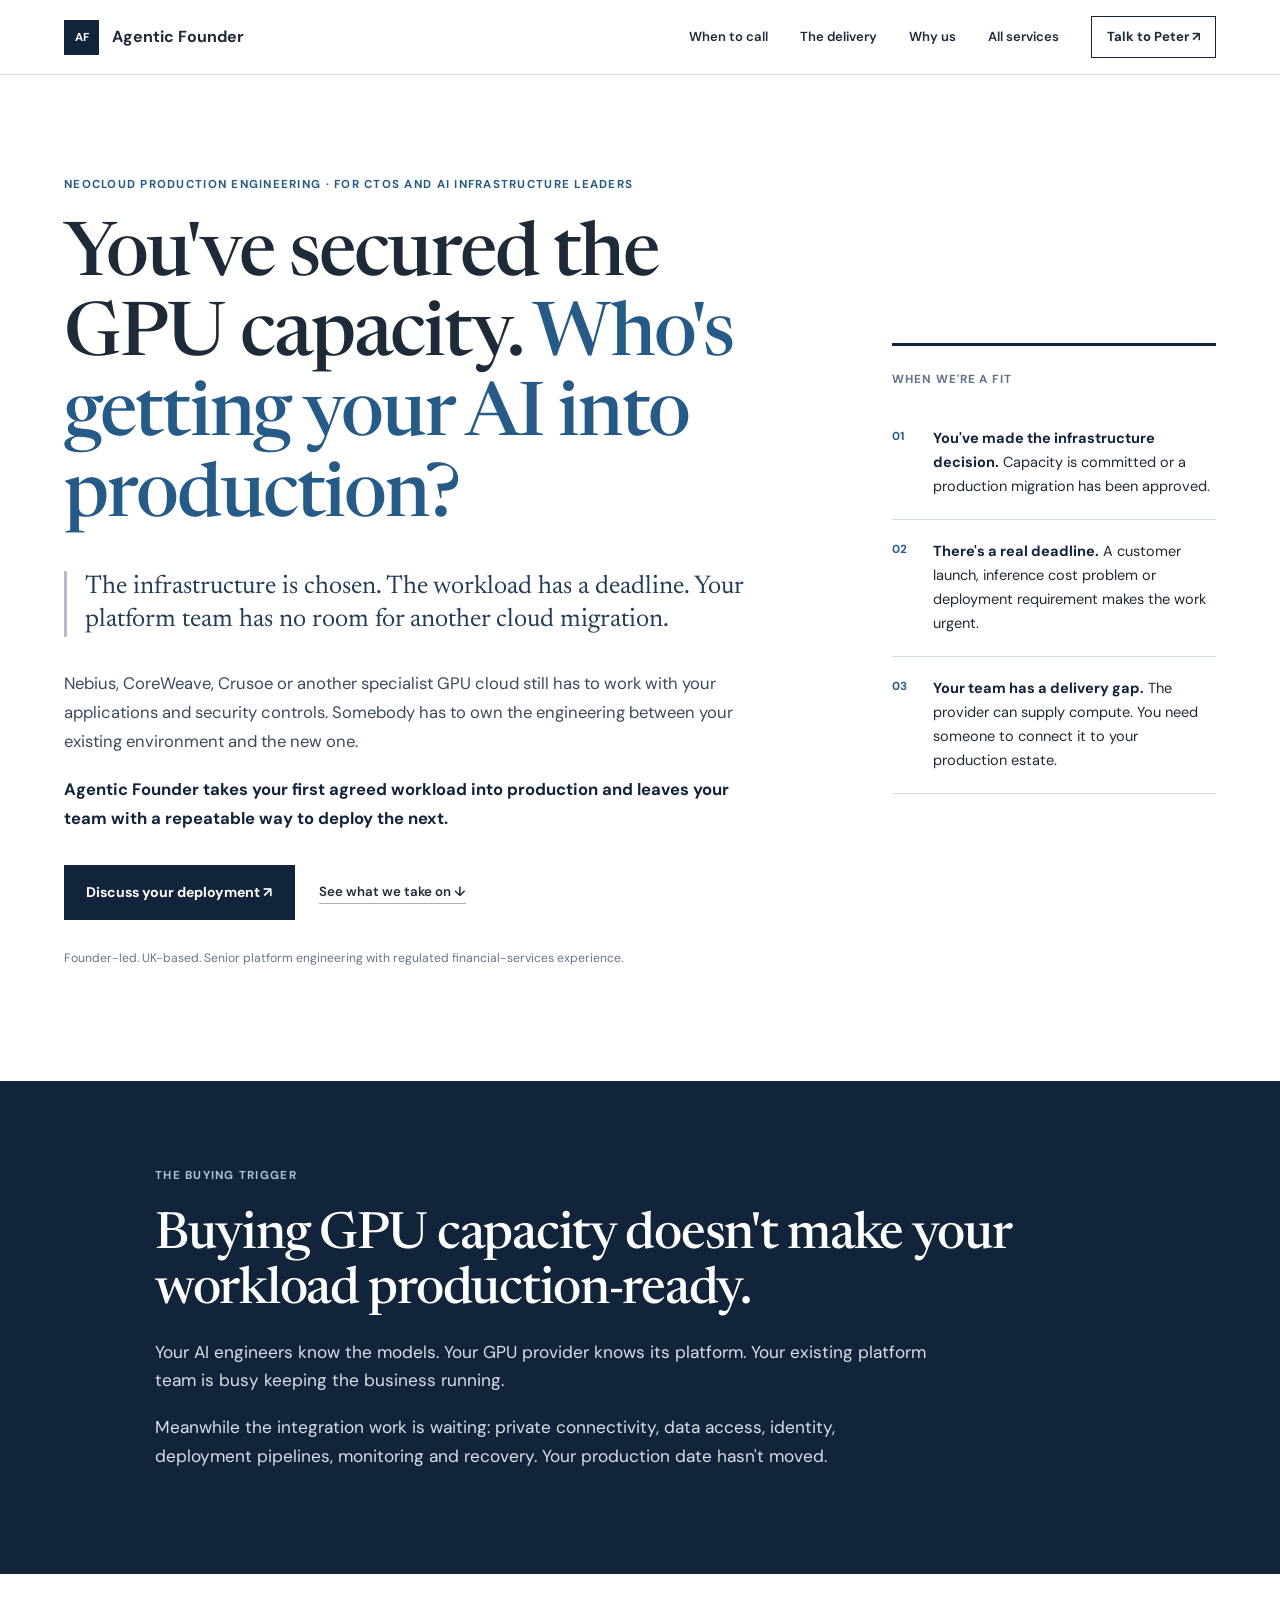
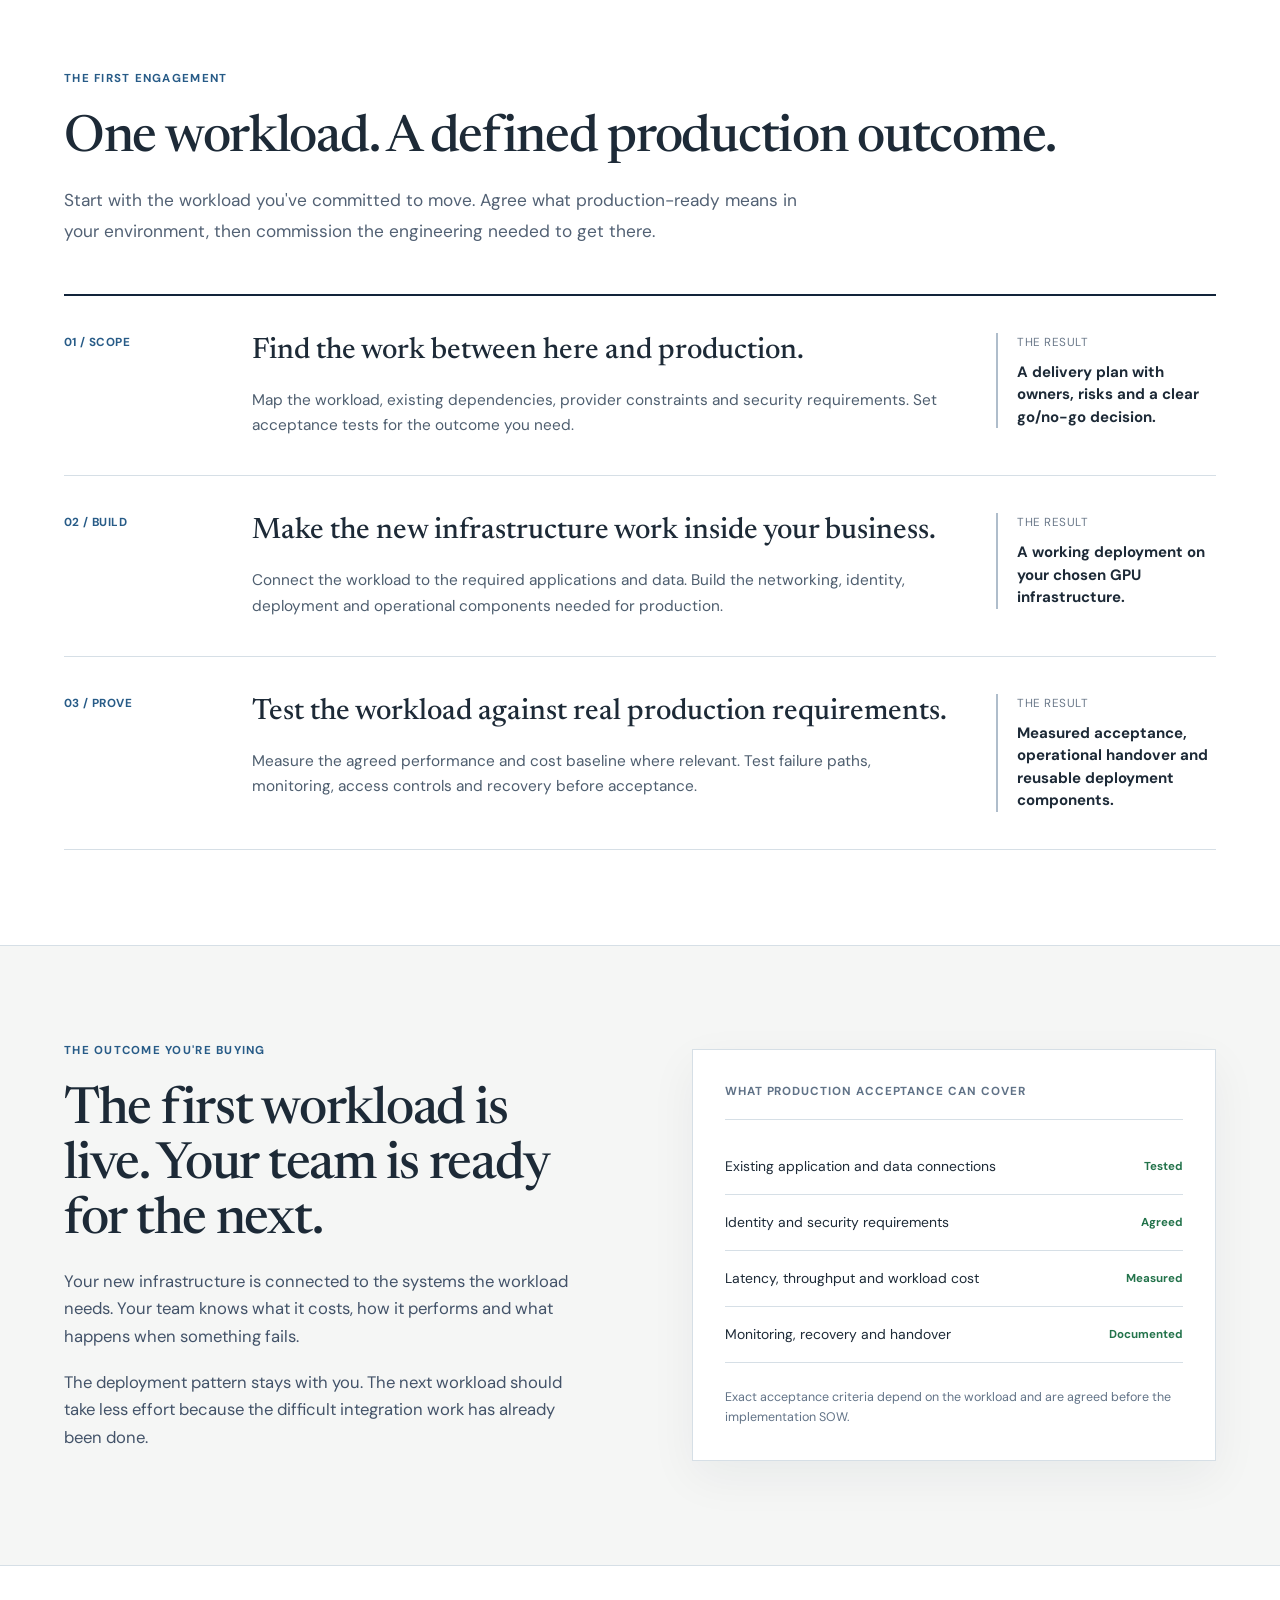
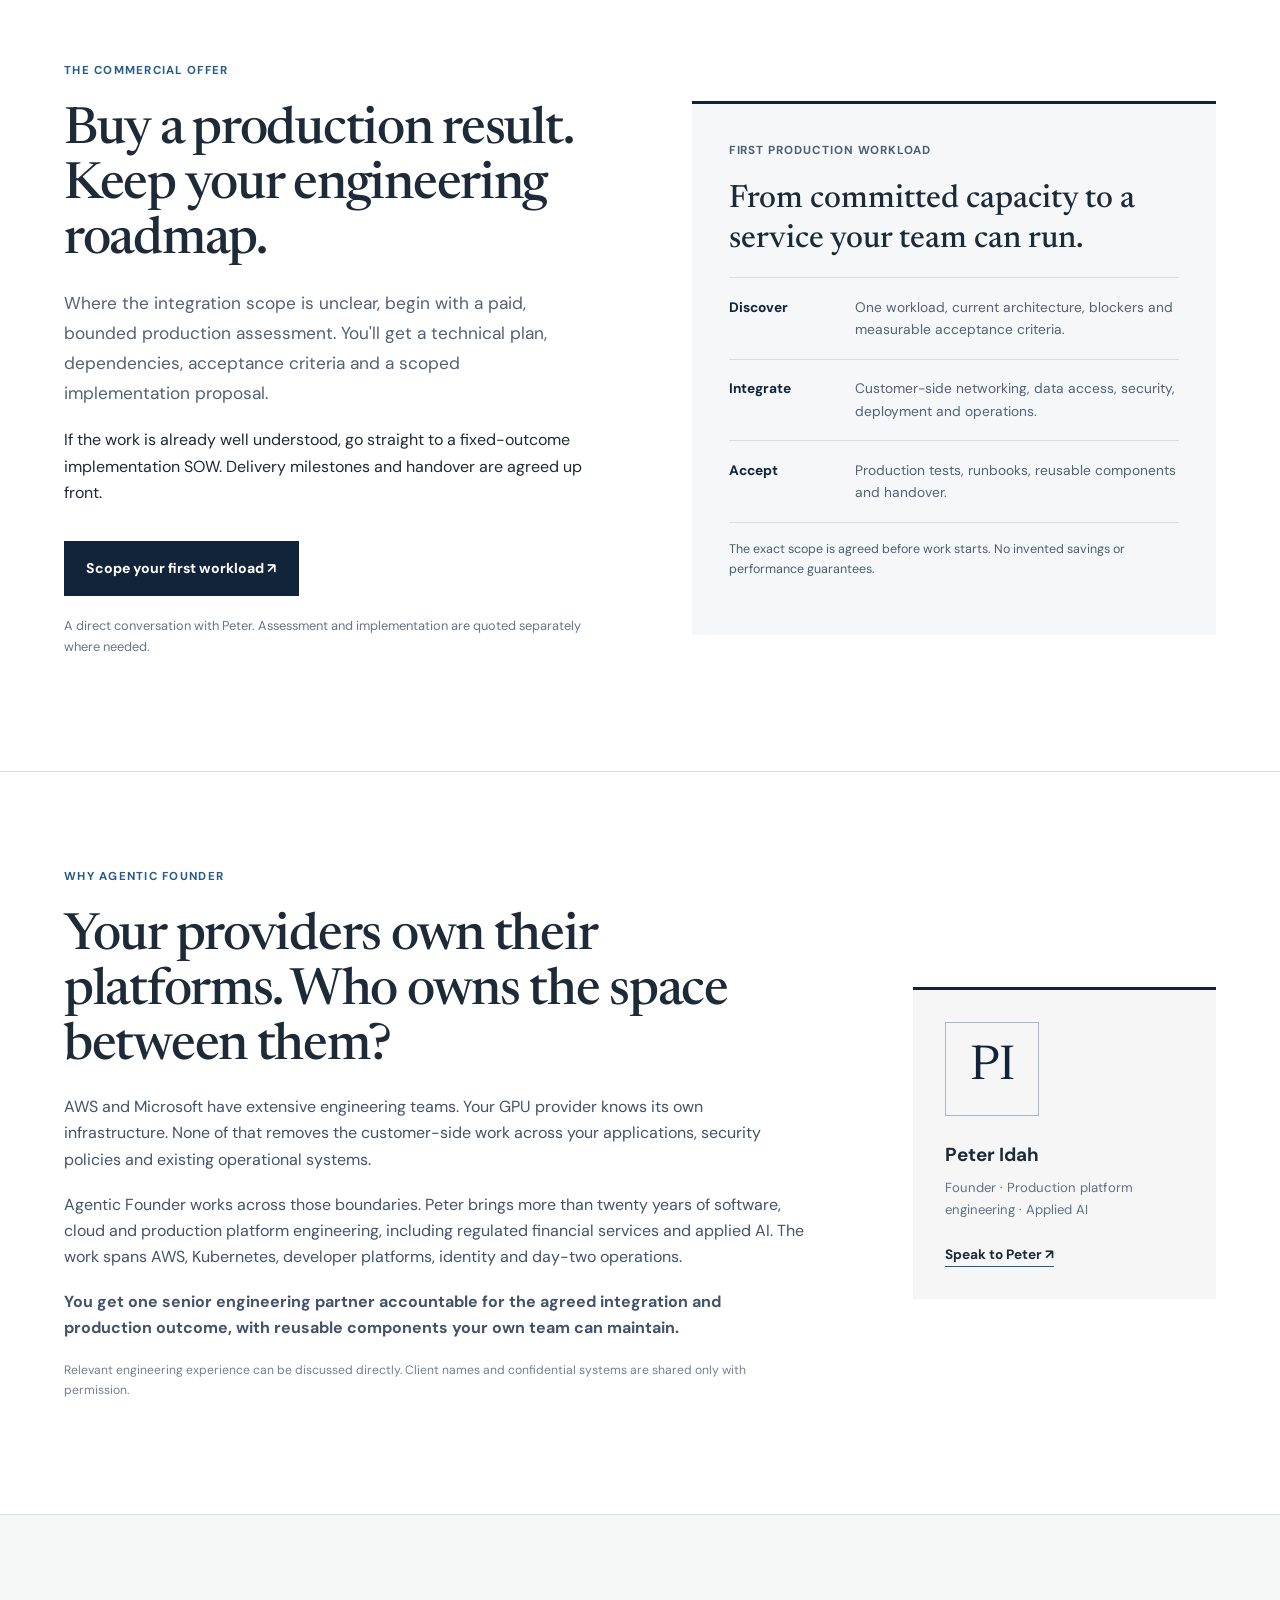
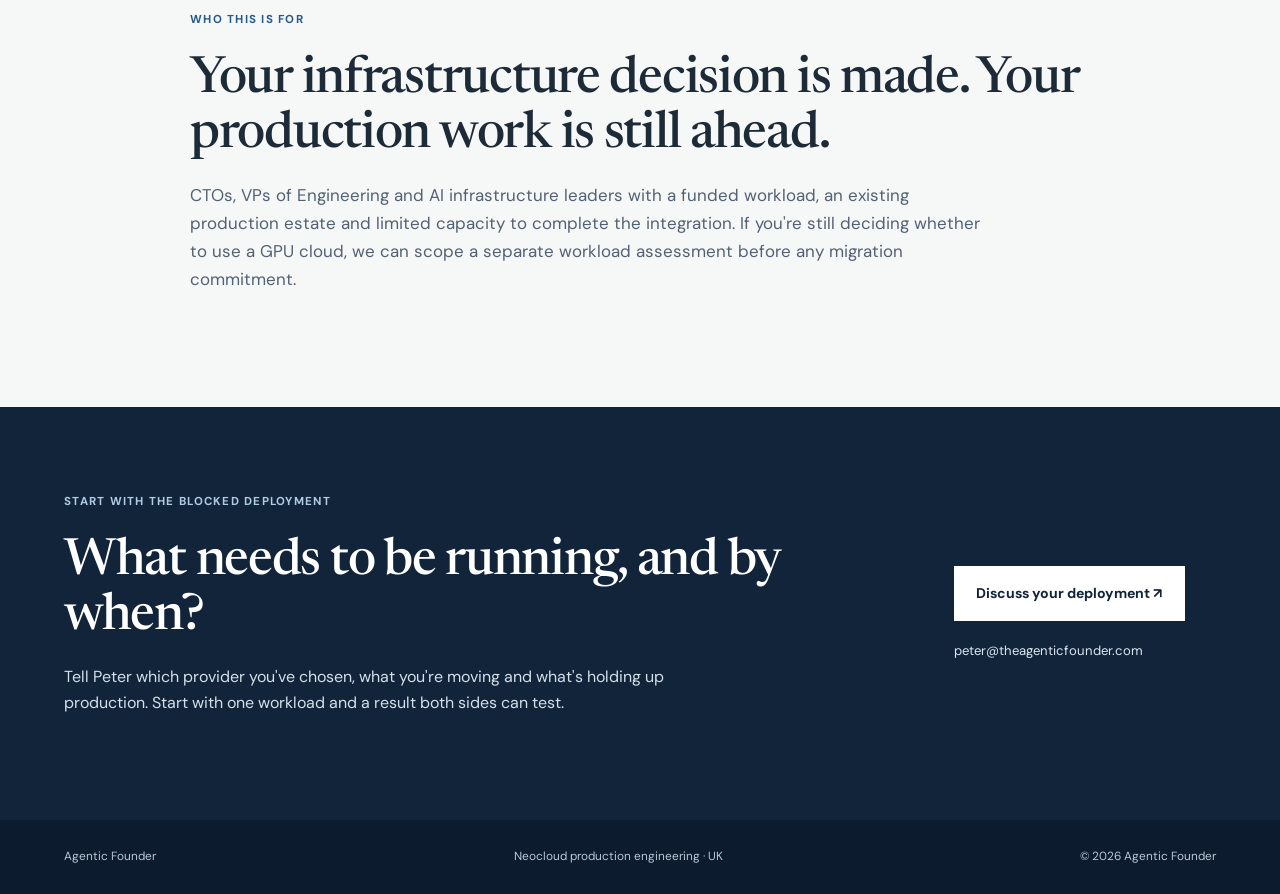
==== neocloud/index.html @ c815a77c "Add enterprise neocloud production engineering landing page" ====
<!doctype html>
<html lang="en-GB">
<head>
<meta charset="utf-8"><meta name="viewport" content="width=device-width,initial-scale=1">
<title>Neocloud Production Engineering | Agentic Founder</title>
<meta name="description" content="Selected Nebius, CoreWeave, Crusoe or another GPU cloud? Agentic Founder gets your first workload into production, integrated with your existing systems and ready for your team to operate.">
<meta name="theme-color" content="#102236">
<link rel="canonical" href="https://theagenticfounder.com/neocloud/">
<link rel="preconnect" href="https://fonts.googleapis.com"><link rel="preconnect" href="https://fonts.gstatic.com" crossorigin>
<link href="https://fonts.googleapis.com/css2?family=DM+Sans:wght@400;500;600;700&family=Newsreader:opsz,wght@6..72,450;6..72,550&display=swap" rel="stylesheet">
<link rel="stylesheet" href="../style.css">
<script type="application/ld+json">{"@context":"https://schema.org","@type":"Service","name":"Neocloud production engineering","provider":{"@type":"ProfessionalService","name":"Agentic Founder","url":"https://theagenticfounder.com/"},"areaServed":"United Kingdom","serviceType":"GPU cloud integration and production workload deployment"}</script>
</head>
<body>
<a class="skip" href="#main">Skip to content</a>
<nav class="nav" id="nav"><div class="wrap nav-inner">
<a class="brand" href="/"><span class="brand-mark">AF</span>Agentic Founder</a>
<div class="nav-links"><a href="#when">When to call</a><a href="#delivery">The delivery</a><a href="#why">Why us</a><a href="/">All services</a></div>
<a class="nav-cta" href="mailto:peter@theagenticfounder.com?subject=Neocloud%20production%20deployment">Talk to Peter ↗</a>
<button class="nav-toggle" aria-label="Open menu" aria-expanded="false"><span></span><span></span><span></span></button></div>
<div class="nav-mobile"><a href="#when">When to call</a><a href="#delivery">The delivery</a><a href="#why">Why us</a><a href="/">All services</a><a href="mailto:peter@theagenticfounder.com?subject=Neocloud%20production%20deployment">Talk to Peter</a></div></nav>
<main id="main">
<section class="hero"><div class="wrap hero-layout"><div class="hero-copy">
<p class="eyebrow">Neocloud production engineering · For CTOs and AI infrastructure leaders</p>
<h1>You've secured the GPU capacity. <em>Who's getting your AI into production?</em></h1>
<p class="hero-quote">The infrastructure is chosen. The workload has a deadline. Your platform team has no room for another cloud migration.</p>
<p class="lead">Nebius, CoreWeave, Crusoe or another specialist GPU cloud still has to work with your applications and security controls. Somebody has to own the engineering between your existing environment and the new one.</p>
<p class="lead"><strong>Agentic Founder takes your first agreed workload into production and leaves your team with a repeatable way to deploy the next.</strong></p>
<div class="actions"><a class="button" href="mailto:peter@theagenticfounder.com?subject=Our%20neocloud%20production%20deployment&body=Selected%20provider%3A%0D%0A%0D%0AWorkload%20and%20current%20environment%3A%0D%0A%0D%0AProduction%20deadline%3A%0D%0A%0D%0AWhat%20is%20blocking%20delivery%3A%0D%0A">Discuss your deployment ↗</a><a class="text-link" href="#delivery">See what we take on ↓</a></div>
<p class="hero-note">Founder-led. UK-based. Senior platform engineering with regulated financial-services experience.</p>
</div><aside class="hero-proof"><p class="proof-label">When we're a fit</p>
<div class="proof-item"><span>01</span><p><strong>You've made the infrastructure decision.</strong> Capacity is committed or a production migration has been approved.</p></div>
<div class="proof-item"><span>02</span><p><strong>There's a real deadline.</strong> A customer launch, inference cost problem or deployment requirement makes the work urgent.</p></div>
<div class="proof-item"><span>03</span><p><strong>Your team has a delivery gap.</strong> The provider can supply compute. You need someone to connect it to your production estate.</p></div>
</aside></div></section>
<section class="trigger" id="when"><div class="wrap trigger-inner"><p class="eyebrow">The buying trigger</p>
<h2>Buying GPU capacity doesn't make your workload production-ready.</h2>
<p>Your AI engineers know the models. Your GPU provider knows its platform. Your existing platform team is busy keeping the business running.</p>
<p>Meanwhile the integration work is waiting: private connectivity, data access, identity, deployment pipelines, monitoring and recovery. Your production date hasn't moved.</p>
</div></section>
<section class="section work" id="delivery"><div class="wrap"><p class="eyebrow">The first engagement</p><h2>One workload. A defined production outcome.</h2>
<p class="section-lead">Start with the workload you've committed to move. Agree what production-ready means in your environment, then commission the engineering needed to get there.</p>
<div class="work-list">
<article class="work-item"><div class="work-number">01 / Scope</div><div><h3>Find the work between here and production.</h3><p>Map the workload, existing dependencies, provider constraints and security requirements. Set acceptance tests for the outcome you need.</p></div><div class="work-outcome">The result<strong>A delivery plan with owners, risks and a clear go/no-go decision.</strong></div></article>
<article class="work-item"><div class="work-number">02 / Build</div><div><h3>Make the new infrastructure work inside your business.</h3><p>Connect the workload to the required applications and data. Build the networking, identity, deployment and operational components needed for production.</p></div><div class="work-outcome">The result<strong>A working deployment on your chosen GPU infrastructure.</strong></div></article>
<article class="work-item"><div class="work-number">03 / Prove</div><div><h3>Test the workload against real production requirements.</h3><p>Measure the agreed performance and cost baseline where relevant. Test failure paths, monitoring, access controls and recovery before acceptance.</p></div><div class="work-outcome">The result<strong>Measured acceptance, operational handover and reusable deployment components.</strong></div></article>
</div></div></section>
<section class="section boundary"><div class="wrap boundary-layout"><div>
<p class="eyebrow">The outcome you're buying</p><h2>The first workload is live. Your team is ready for the next.</h2>
<p>Your new infrastructure is connected to the systems the workload needs. Your team knows what it costs, how it performs and what happens when something fails.</p>
<p>The deployment pattern stays with you. The next workload should take less effort because the difficult integration work has already been done.</p>
</div><div class="boundary-panel"><p class="panel-label">What production acceptance can cover</p>
<div class="permission"><span>Existing application and data connections</span><strong class="allowed">Tested</strong></div>
<div class="permission"><span>Identity and security requirements</span><strong class="allowed">Agreed</strong></div>
<div class="permission"><span>Latency, throughput and workload cost</span><strong class="allowed">Measured</strong></div>
<div class="permission"><span>Monitoring, recovery and handover</span><strong class="allowed">Documented</strong></div>
<p class="panel-foot">Exact acceptance criteria depend on the workload and are agreed before the implementation SOW.</p></div></div></section>
<section class="section offer" id="offer"><div class="wrap offer-layout"><div><p class="eyebrow">The commercial offer</p>
<h2>Buy a production result. Keep your engineering roadmap.</h2>
<p class="section-lead">Where the integration scope is unclear, begin with a paid, bounded production assessment. You'll get a technical plan, dependencies, acceptance criteria and a scoped implementation proposal.</p>
<p>If the work is already well understood, go straight to a fixed-outcome implementation SOW. Delivery milestones and handover are agreed up front.</p>
<a class="button" href="mailto:peter@theagenticfounder.com?subject=Scope%20our%20first%20neocloud%20workload&body=Provider%3A%0D%0A%0D%0AWorkload%3A%0D%0A%0D%0ACurrent%20stack%3A%0D%0A%0D%0ADelivery%20date%3A%0D%0A">Scope your first workload ↗</a>
<p class="offer-small">A direct conversation with Peter. Assessment and implementation are quoted separately where needed.</p>
</div><div class="offer-sheet"><p class="sheet-label">First production workload</p><h3>From committed capacity to a service your team can run.</h3>
<div class="sheet-row"><strong>Discover</strong><span>One workload, current architecture, blockers and measurable acceptance criteria.</span></div>
<div class="sheet-row"><strong>Integrate</strong><span>Customer-side networking, data access, security, deployment and operations.</span></div>
<div class="sheet-row"><strong>Accept</strong><span>Production tests, runbooks, reusable components and handover.</span></div>
<p class="sheet-foot">The exact scope is agreed before work starts. No invented savings or performance guarantees.</p></div></div></section>
<section class="section founder" id="why"><div class="wrap founder-layout"><div>
<p class="eyebrow">Why Agentic Founder</p><h2>Your providers own their platforms. Who owns the space between them?</h2>
<p>AWS and Microsoft have extensive engineering teams. Your GPU provider knows its own infrastructure. None of that removes the customer-side work across your applications, security policies and existing operational systems.</p>
<p>Agentic Founder works across those boundaries. Peter brings more than twenty years of software, cloud and production platform engineering, including regulated financial services and applied AI. The work spans AWS, Kubernetes, developer platforms, identity and day-two operations.</p>
<p><strong>You get one senior engineering partner accountable for the agreed integration and production outcome, with reusable components your own team can maintain.</strong></p>
<p class="confidential">Relevant engineering experience can be discussed directly. Client names and confidential systems are shared only with permission.</p>
</div><aside class="founder-signature"><span class="monogram">PI</span><strong>Peter Idah</strong><span>Founder · Production platform engineering · Applied AI</span><a href="mailto:peter@theagenticfounder.com?subject=Neocloud%20deployment">Speak to Peter ↗</a></aside></div></section>
<section class="section fit"><div class="wrap fit-inner"><p class="eyebrow">Who this is for</p><h2>Your infrastructure decision is made. Your production work is still ahead.</h2>
<p>CTOs, VPs of Engineering and AI infrastructure leaders with a funded workload, an existing production estate and limited capacity to complete the integration. If you're still deciding whether to use a GPU cloud, we can scope a separate workload assessment before any migration commitment.</p></div></section>
<section class="contact" id="contact"><div class="wrap contact-layout"><div><p class="eyebrow">Start with the blocked deployment</p>
<h2>What needs to be running, and by when?</h2><p>Tell Peter which provider you've chosen, what you're moving and what's holding up production. Start with one workload and a result both sides can test.</p>
</div><div class="contact-action"><a class="button button-light" href="mailto:peter@theagenticfounder.com?subject=Neocloud%20production%20deployment&body=Provider%3A%0D%0A%0D%0AWorkload%3A%0D%0A%0D%0ADeadline%3A%0D%0A%0D%0ABlockers%3A%0D%0A">Discuss your deployment ↗</a><a class="email" href="mailto:peter@theagenticfounder.com">peter@theagenticfounder.com</a></div></div></section>
</main><footer><div class="wrap footer-inner"><a href="/">Agentic Founder</a><span>Neocloud production engineering · UK</span><span>© 2026 Agentic Founder</span></div></footer><script src="../script.js"></script></body></html>
---- style.css ----
:root{--navy:#12243a;--ink:#1d2a37;--muted:#526174;--line:#d6dfe6;--paper:#fff;--soft:#f5f6f5;--accent:#275b87;--serif:'Newsreader',Georgia,serif;--sans:'DM Sans',Arial,sans-serif}*{box-sizing:border-box}html{scroll-behavior:smooth;scroll-padding-top:80px}body{margin:0;color:var(--ink);font:16px/1.65 var(--sans);-webkit-font-smoothing:antialiased}a{color:inherit;text-decoration:none}p,h1,h2,h3{margin:0 0 1.15rem}h1,h2{font-family:var(--serif);font-weight:500;letter-spacing:-.025em;line-height:1.08}h1{font-size:clamp(3.1rem,5.4vw,5.7rem)}h2{font-size:clamp(2.3rem,4vw,4rem)}h3{font-size:1.3rem;line-height:1.25}.wrap{width:min(90%,1160px);margin:auto}.skip{position:absolute;left:-9999px;top:1rem;z-index:50}.skip:focus{left:1rem;background:white;padding:.5rem}.nav{position:sticky;top:0;z-index:20;background:rgba(255,255,255,.97);border-bottom:1px solid var(--line);backdrop-filter:blur(12px)}.nav-inner{height:74px;display:flex;align-items:center;gap:2rem}.brand{font-weight:700;display:flex;align-items:center;gap:.8rem;white-space:nowrap}.brand-mark{background:var(--navy);color:white;width:35px;height:35px;display:grid;place-items:center;font-size:.72rem}.nav-links{display:flex;gap:2rem;margin-left:auto;font-size:.82rem;font-weight:600}.nav-links a:hover,.text-link:hover{color:var(--accent)}.nav-cta{border:1px solid var(--navy);padding:.6rem .9rem;font-size:.82rem;font-weight:700}.nav-cta:hover{background:var(--navy);color:white}.nav-toggle,.nav-mobile{display:none}.eyebrow{font-size:.72rem;text-transform:uppercase;letter-spacing:.11em;font-weight:700;color:var(--accent);margin-bottom:1.5rem}.hero{background:#fff}.hero-layout{display:grid;grid-template-columns:minmax(0,1.55fr) minmax(275px,.65fr);gap:7%;align-items:center;padding-top:100px;padding-bottom:95px}.hero h1{max-width:790px}.hero h1 em{color:var(--accent);font-style:normal}.hero-quote{font-family:var(--serif);font-size:clamp(1.35rem,2.1vw,1.85rem);line-height:1.3;color:#243d56;border-left:3px solid #b0bdc9;padding-left:1.1rem;margin:2rem 0}.lead{font-size:1.04rem;line-height:1.75;color:#3b4b5d;max-width:700px}.actions{display:flex;align-items:center;flex-wrap:wrap;gap:1.5rem;margin-top:2rem}.button{display:inline-flex;align-items:center;justify-content:center;background:var(--navy);color:white;padding:1rem 1.4rem;min-height:51px;font-weight:700;font-size:.88rem}.button:hover{background:#2b527a}.text-link{font-size:.83rem;font-weight:600;border-bottom:1px solid #a5b2bf}.hero-note{font-size:.76rem;color:#64758a;margin-top:1.7rem}.hero-proof{border-top:3px solid var(--navy);padding:1.5rem 0}.proof-label,.panel-label,.sheet-label{font-size:.73rem;text-transform:uppercase;letter-spacing:.08em;font-weight:700;color:#607287}.proof-item{display:grid;grid-template-columns:25px 1fr;gap:1rem;border-bottom:1px solid var(--line);padding:1.25rem 0}.proof-item span{font-size:.73rem;font-weight:700;color:var(--accent)}.proof-item p{margin:0;font-size:.91rem}.proof-item strong{color:var(--navy)}.trigger{background:var(--navy);color:white;padding:70px 0}.trigger-inner{max-width:970px}.trigger .eyebrow{color:#a9c2dc}.trigger h2{max-width:860px}.trigger p:not(.eyebrow){font-size:1.08rem;color:#d5e0ea;max-width:780px}.section{padding:95px 0}.section-lead{font-size:1.08rem;color:var(--muted);max-width:770px;line-height:1.75}.work-list{margin-top:3rem;border-top:2px solid var(--navy)}.work-item{display:grid;grid-template-columns:160px minmax(0,1fr) 220px;gap:3rem;padding:2.3rem 0;border-bottom:1px solid var(--line);align-items:start}.work-number{font-size:.73rem;color:var(--accent);font-weight:700;letter-spacing:.035em;text-transform:uppercase}.work-item h3{font-family:var(--serif);font-size:clamp(1.5rem,2.3vw,2.05rem);font-weight:500}.work-item p{color:#4e5e6f;font-size:.96rem;margin:0}.work-outcome{border-left:2px solid #afbdcb;padding-left:1.2rem;font-size:.73rem;color:#6a7889;text-transform:uppercase;letter-spacing:.045em}.work-outcome strong{display:block;margin-top:.55rem;font-size:.94rem;line-height:1.5;color:var(--ink);text-transform:none;letter-spacing:0}.illustration{font-size:.74rem;color:#6a7889;margin-top:1.4rem}.boundary{background:var(--soft);border-block:1px solid var(--line)}.boundary-layout,.offer-layout,.founder-layout,.contact-layout{display:grid;grid-template-columns:1fr 1fr;gap:9%;align-items:center}.boundary-layout>div:first-child p:not(.eyebrow){font-size:1.04rem;color:#435369}.boundary-panel{background:white;border:1px solid var(--line);padding:2rem;box-shadow:0 16px 45px rgba(18,36,58,.055)}.panel-label{border-bottom:1px solid var(--line);padding-bottom:1.1rem}.permission{display:flex;justify-content:space-between;align-items:center;gap:1rem;padding:1rem 0;border-bottom:1px solid var(--line);font-size:.87rem}.permission strong{font-size:.72rem;white-space:nowrap}.allowed{color:#23734b}.review{color:#926c23}.blocked{color:#a44c4c}.panel-foot{font-size:.78rem;color:#627387;margin:1.5rem 0 0}.offer-sheet{background:#f5f7f8;border-top:3px solid var(--navy);padding:2.3rem}.offer-sheet h3{font-family:var(--serif);font-size:2rem;font-weight:500}.offer-sheet>p{color:#4c5e71}.sheet-row{display:grid;grid-template-columns:110px 1fr;gap:1rem;padding:1.1rem 0;border-top:1px solid var(--line);font-size:.86rem}.sheet-row strong{color:var(--navy)}.sheet-row span{color:#526174}.sheet-foot{border-top:1px solid var(--line);padding-top:1rem;font-size:.78rem}.offer .button{margin-top:1rem}.founder{border-top:1px solid var(--line)}.founder-layout{grid-template-columns:1.6fr .65fr}.founder-layout p:not(.eyebrow){color:#435369;max-width:750px}.founder-note{font-weight:600!important;color:var(--ink)!important}.confidential{font-size:.76rem!important;color:#728091!important}.founder-signature{border-top:3px solid var(--navy);background:var(--soft);padding:2rem;display:flex;flex-direction:column;align-items:flex-start;gap:.45rem}.monogram{font-family:var(--serif);font-size:3rem;display:grid;place-items:center;width:94px;height:94px;border:1px solid #a9b8c6;color:var(--navy);margin-bottom:1rem}.founder-signature strong{font-size:1.18rem}.founder-signature span:not(.monogram){font-size:.82rem;color:#607185}.founder-signature a{margin-top:1rem;border-bottom:1px solid var(--accent);font-weight:700;font-size:.85rem}.contact{background:var(--navy);color:white;padding:85px 0}.contact .eyebrow{color:#b0cce5}.contact h2{max-width:780px}.contact p:not(.eyebrow){color:#d5e0ea;max-width:640px}.contact-layout{grid-template-columns:1.5fr .5fr}.contact-layout>div:last-child{display:flex;flex-direction:column;gap:1.2rem;align-items:flex-start}.button-light{background:white;color:var(--navy)}.button-light:hover{background:#dce8f1}.email{font-size:.82rem;color:#dce7f2}footer{background:#0c1b2d;color:#bac9d8}.footer-inner{display:flex;justify-content:space-between;gap:1rem;flex-wrap:wrap;padding:1.7rem 0;font-size:.74rem}@media(max-width:980px){.nav-links{gap:1rem}.hero-layout{gap:3rem}.work-item{grid-template-columns:125px 1fr;gap:1.5rem}.work-outcome{grid-column:2}.boundary-layout,.offer-layout,.founder-layout{gap:4%}}@media(max-width:720px){.nav-inner{height:65px}.nav-links,.nav-cta{display:none}.nav-toggle{display:flex;margin-left:auto;border:0;background:none;flex-direction:column;gap:5px;padding:12px;cursor:pointer}.nav-toggle span{width:22px;height:2px;background:var(--navy)}.nav-mobile{display:none;padding:1rem 5%;border-top:1px solid var(--line);background:white}.nav-mobile.open{display:flex;flex-direction:column;gap:1rem}.nav-mobile a{font-weight:600;font-size:.91rem}.hero-layout,.boundary-layout,.offer-layout,.founder-layout,.contact-layout{grid-template-columns:1fr}.hero-layout{padding-top:55px;padding-bottom:55px;gap:2rem}.hero h1{font-size:clamp(2.85rem,10vw,4.4rem)}.hero-proof{padding:1.2rem 1.4rem;background:var(--soft)}.section{padding:65px 0}.trigger{padding:60px 0}.work-item{grid-template-columns:1fr;gap:.8rem;padding:1.8rem 0}.work-outcome{grid-column:1;margin-top:.4rem}.boundary-panel,.offer-sheet{padding:1.4rem}.founder-signature{max-width:360px}.contact{padding:65px 0}.contact-layout{gap:2rem}.footer-inner{flex-direction:column;gap:.3rem}.actions{align-items:flex-start;flex-direction:column}.button{width:100%;text-align:center}}@media(prefers-reduced-motion:reduce){html{scroll-behavior:auto}}
/* Focused offer: proof before promises, stronger hierarchy and a single next step */
.hero-layout{grid-template-columns:minmax(0,1.5fr) minmax(280px,.65fr);align-items:center}.hero h1{font-size:clamp(3.4rem,5.8vw,6.1rem)}.hero-quote{font-size:clamp(1.3rem,2vw,1.7rem)}.hero-copy .lead strong{color:var(--navy)}.trigger{padding:85px 0}.trigger h2{max-width:900px}.work-item{grid-template-columns:140px minmax(0,1fr) 220px}.work-outcome{border-left:2px solid #afbdcb}.offer-small{font-size:.8rem;color:#65758a;margin-top:1.2rem}.next{background:#eef2f4;border-block:1px solid var(--line)}.next-layout{display:grid;grid-template-columns:1fr 1fr;gap:9%}.next-layout>div:last-child{padding-top:2.8rem;color:#45556a}.fit{background:#f6f7f7;border-top:1px solid var(--line)}.fit-inner{max-width:900px}.fit-inner p:last-child{font-size:1.06rem;color:#526174;max-width:790px}.contact-action{display:flex;flex-direction:column;gap:1rem;align-items:flex-start}.nav.mobile-open .nav-mobile{display:flex;flex-direction:column;gap:1rem}@media(max-width:720px){.hero-layout,.next-layout{grid-template-columns:1fr}.hero-layout{padding-top:50px}.hero h1{font-size:clamp(3rem,10vw,4.5rem)}.next-layout>div:last-child{padding-top:0}.work-item{grid-template-columns:1fr}.nav.mobile-open .nav-mobile{display:flex}}
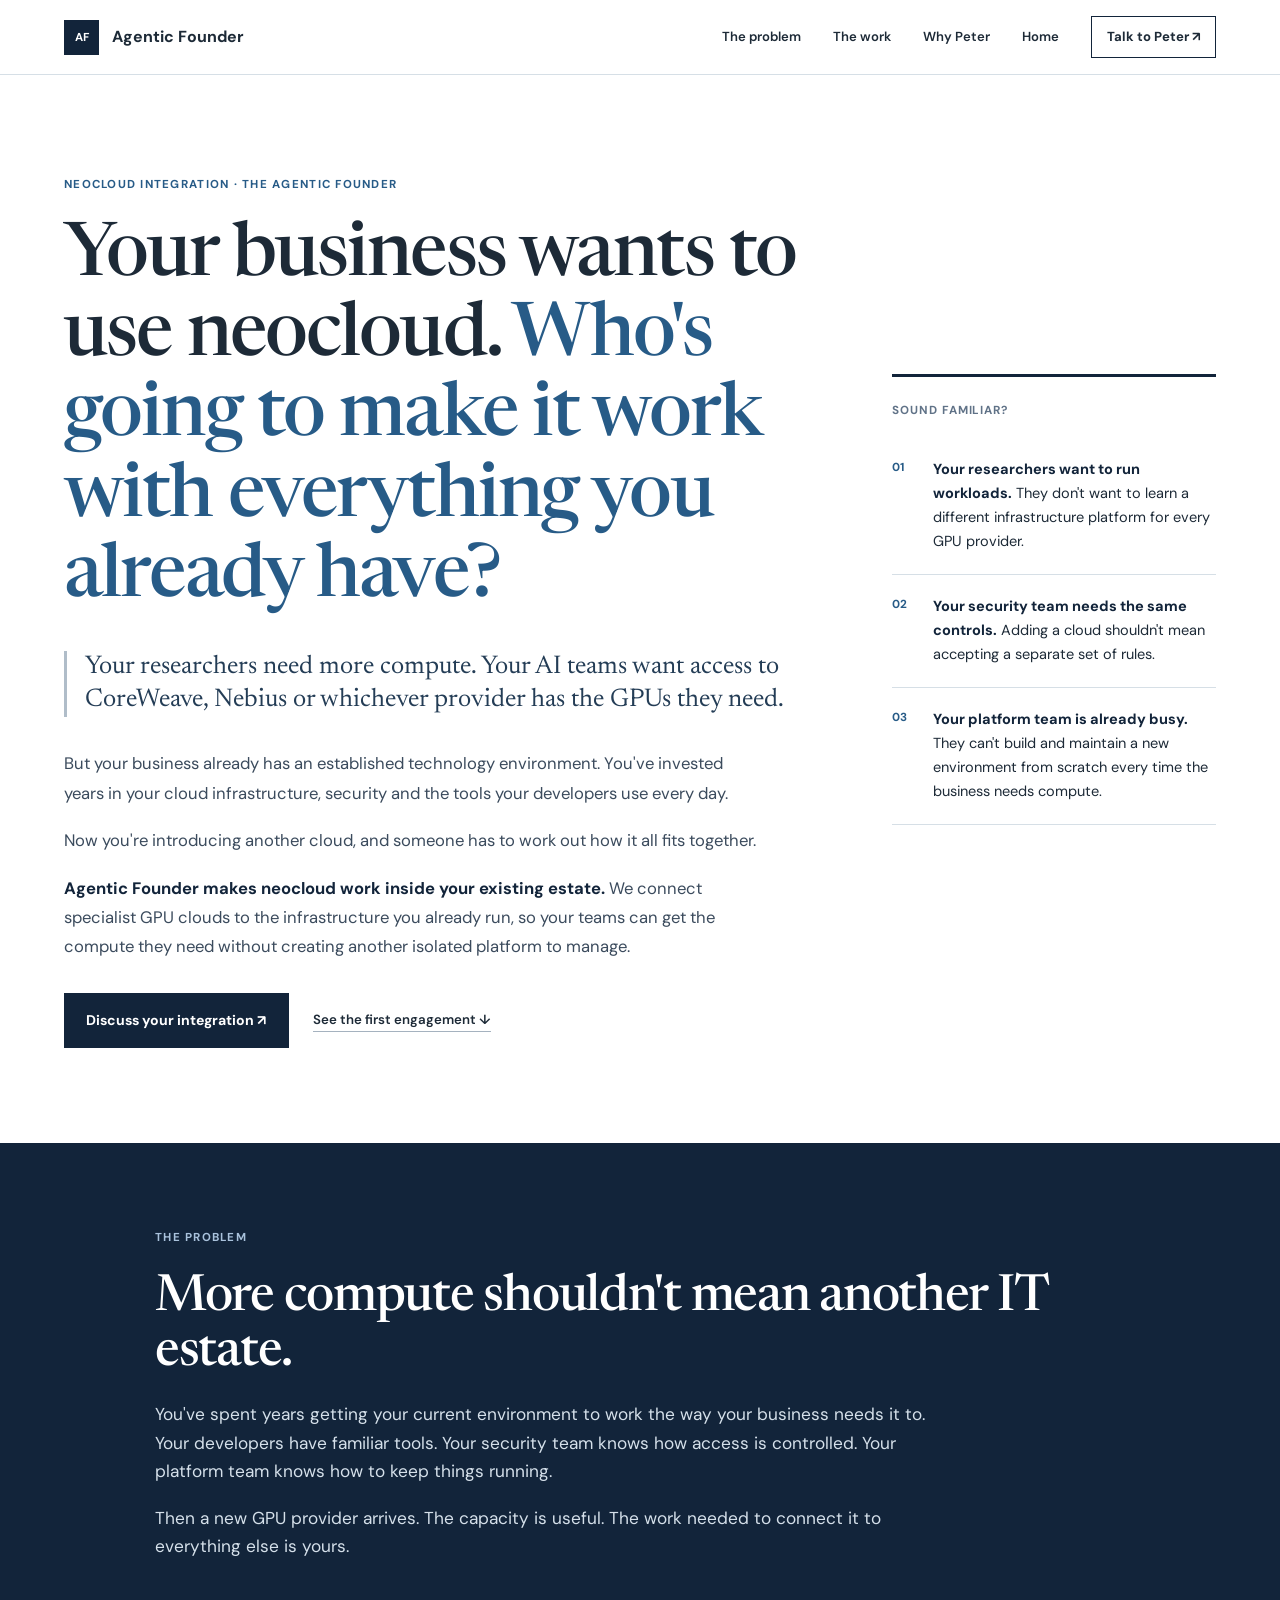
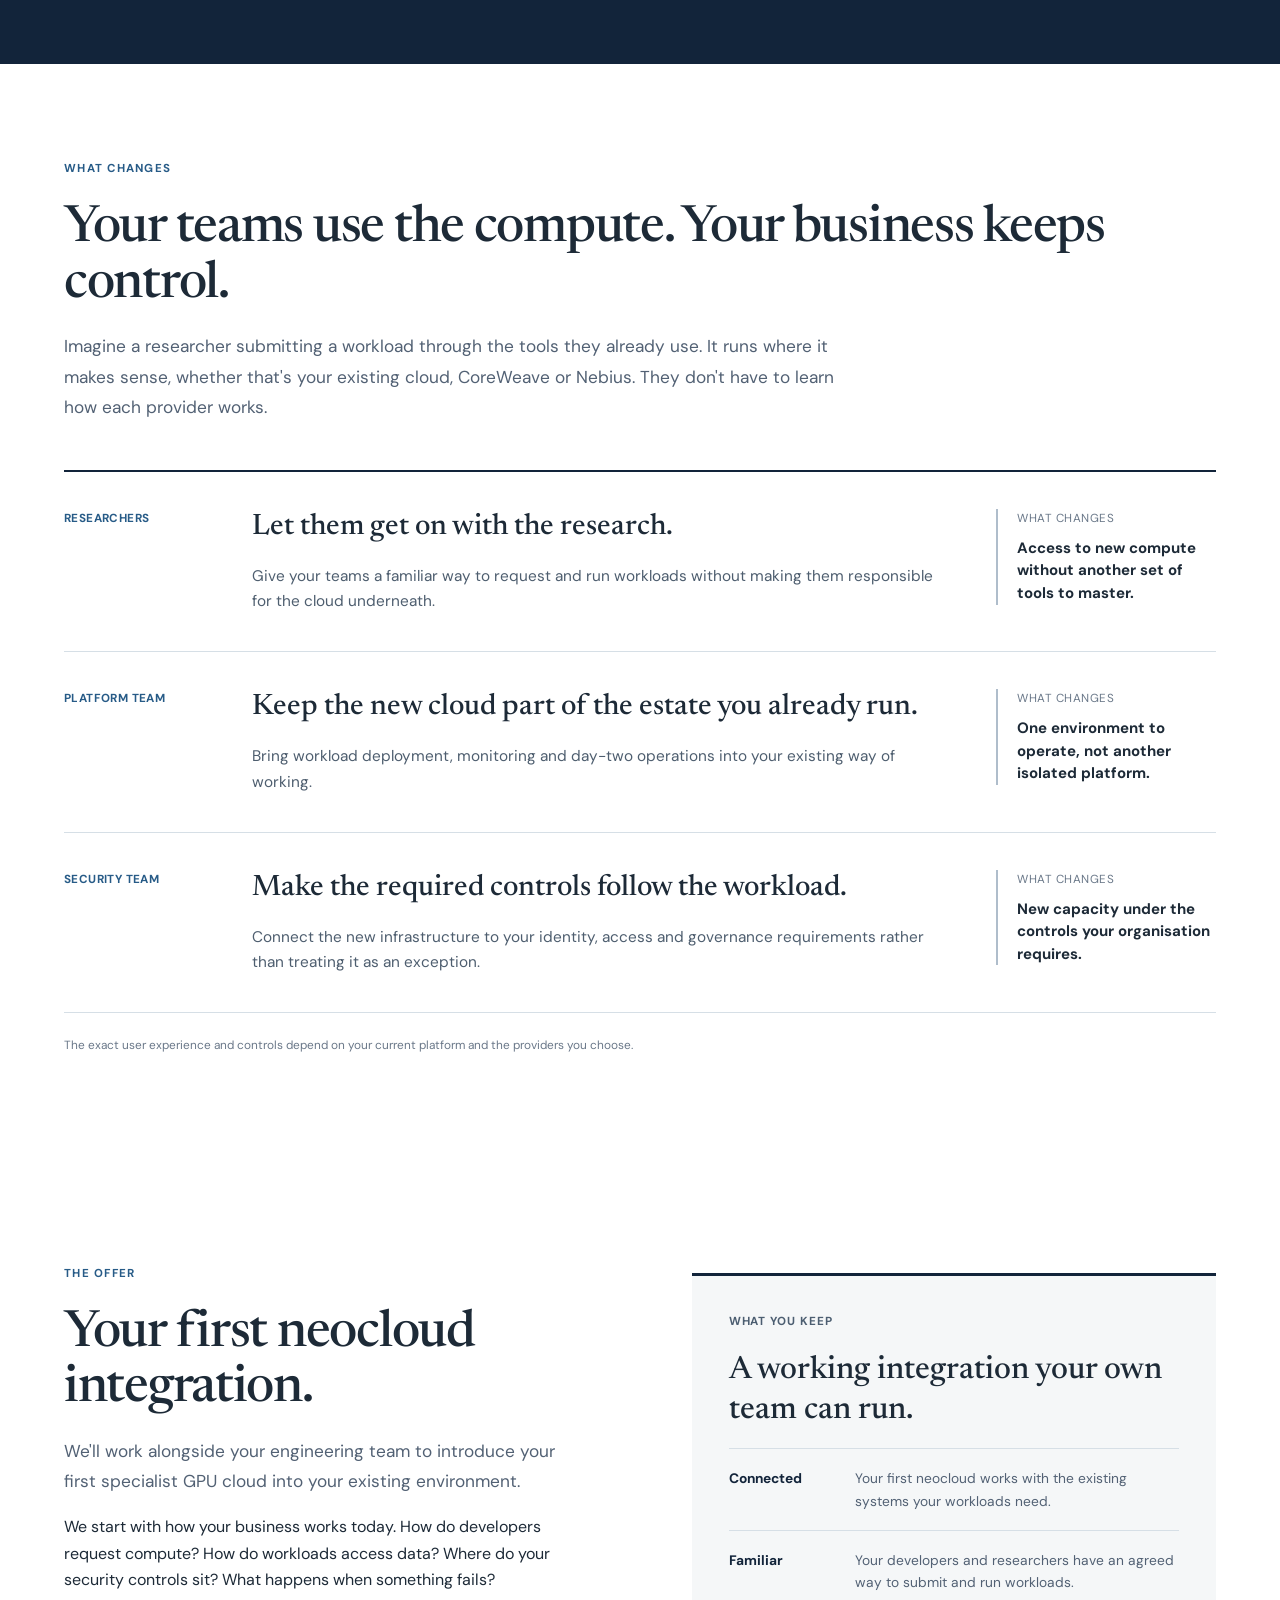
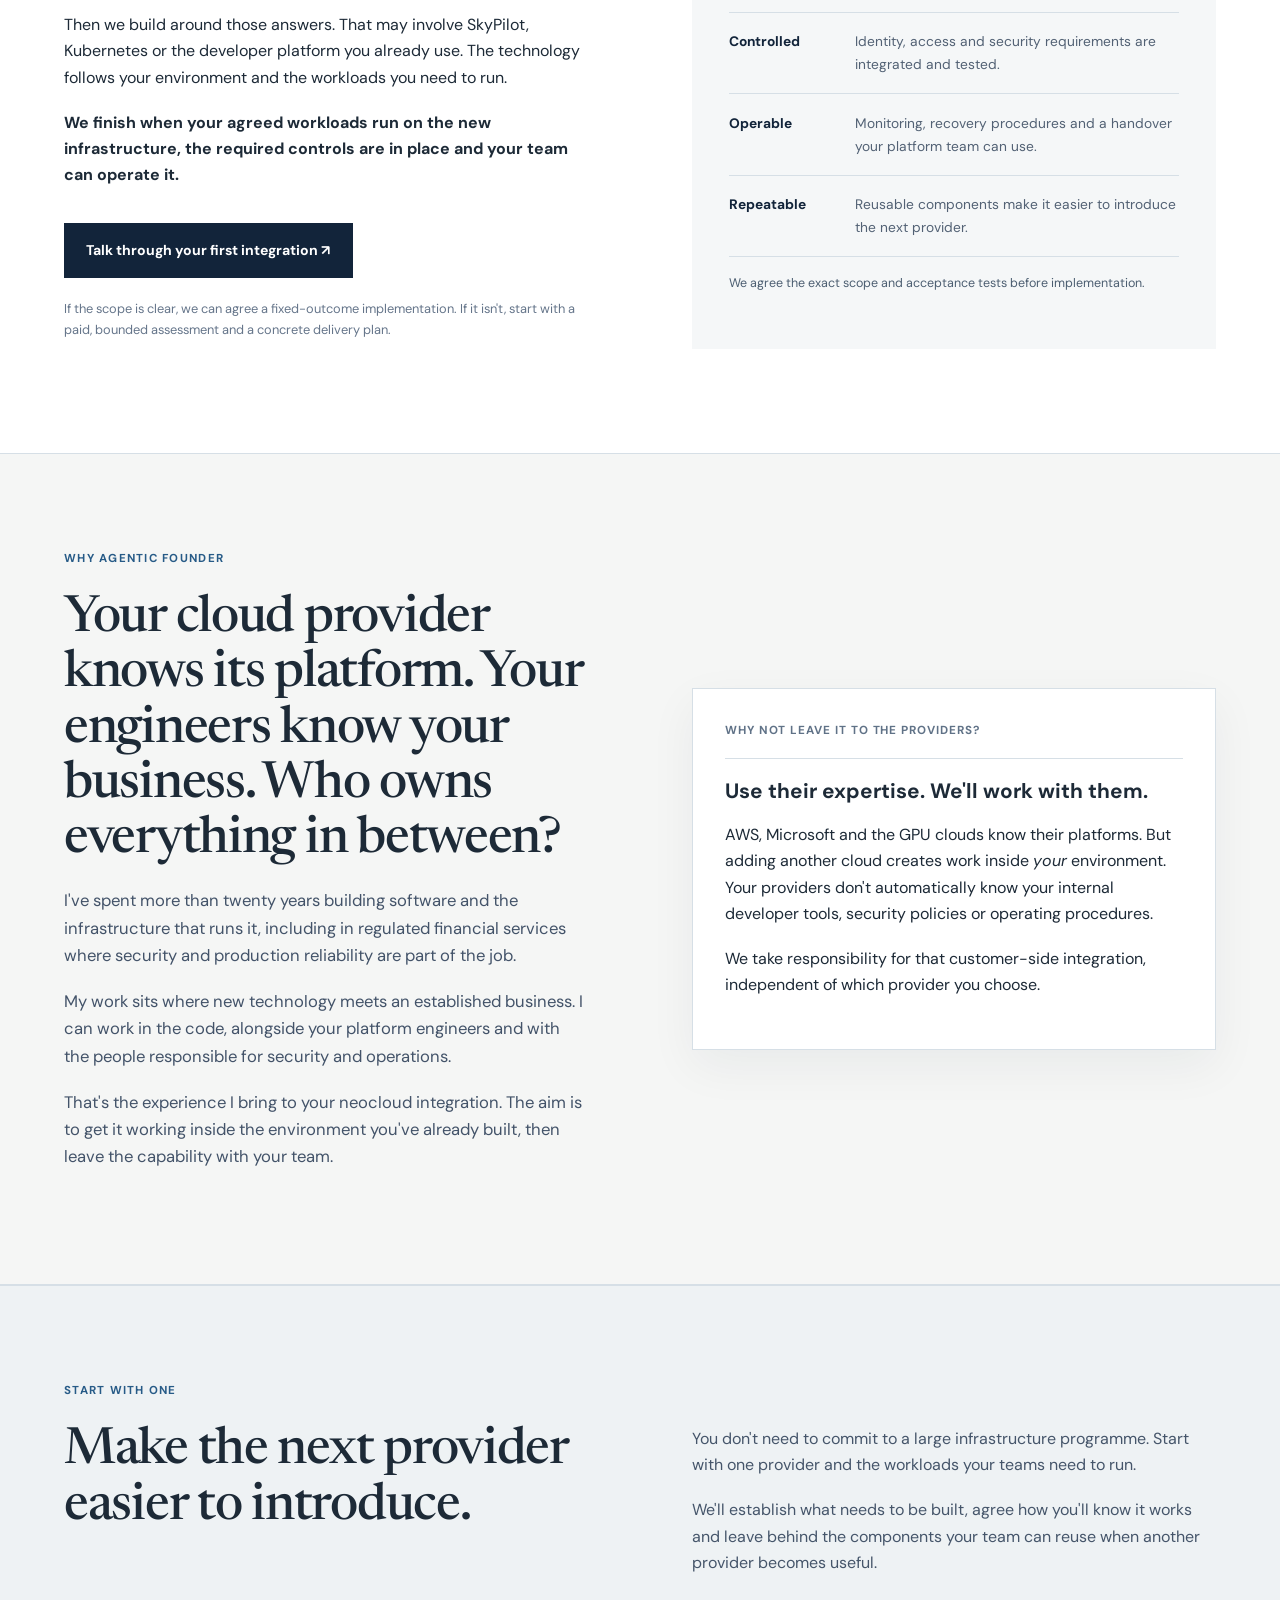
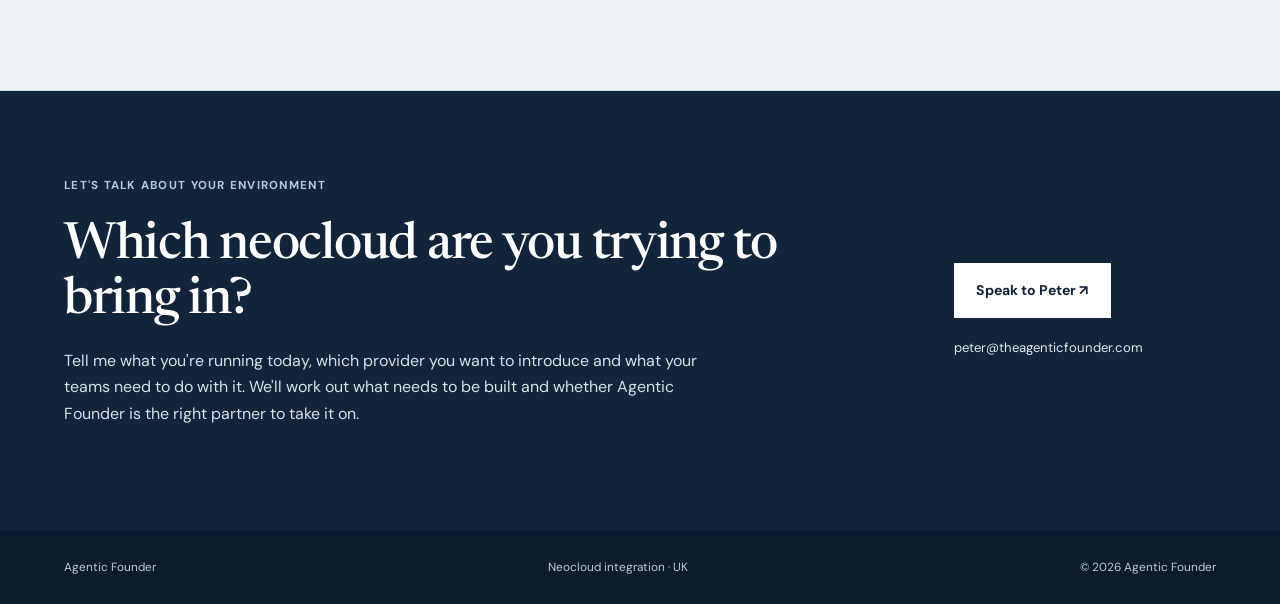
==== commit 761f02ff: "Rewrite neocloud page around enterprise integration and existing estate" ====
--- a/neocloud/index.html
+++ b/neocloud/index.html
@@ -1,81 +1,54 @@
 <!doctype html>
-<html lang="en-GB">
-<head>
-<meta charset="utf-8"><meta name="viewport" content="width=device-width,initial-scale=1">
-<title>Neocloud Production Engineering | Agentic Founder</title>
-<meta name="description" content="Selected Nebius, CoreWeave, Crusoe or another GPU cloud? Agentic Founder gets your first workload into production, integrated with your existing systems and ready for your team to operate.">
-<meta name="theme-color" content="#102236">
-<link rel="canonical" href="https://theagenticfounder.com/neocloud/">
-<link rel="preconnect" href="https://fonts.googleapis.com"><link rel="preconnect" href="https://fonts.gstatic.com" crossorigin>
-<link href="https://fonts.googleapis.com/css2?family=DM+Sans:wght@400;500;600;700&family=Newsreader:opsz,wght@6..72,450;6..72,550&display=swap" rel="stylesheet">
-<link rel="stylesheet" href="../style.css">
-<script type="application/ld+json">{"@context":"https://schema.org","@type":"Service","name":"Neocloud production engineering","provider":{"@type":"ProfessionalService","name":"Agentic Founder","url":"https://theagenticfounder.com/"},"areaServed":"United Kingdom","serviceType":"GPU cloud integration and production workload deployment"}</script>
-</head>
-<body>
-<a class="skip" href="#main">Skip to content</a>
-<nav class="nav" id="nav"><div class="wrap nav-inner">
-<a class="brand" href="/"><span class="brand-mark">AF</span>Agentic Founder</a>
-<div class="nav-links"><a href="#when">When to call</a><a href="#delivery">The delivery</a><a href="#why">Why us</a><a href="/">All services</a></div>
-<a class="nav-cta" href="mailto:peter@theagenticfounder.com?subject=Neocloud%20production%20deployment">Talk to Peter ↗</a>
-<button class="nav-toggle" aria-label="Open menu" aria-expanded="false"><span></span><span></span><span></span></button></div>
-<div class="nav-mobile"><a href="#when">When to call</a><a href="#delivery">The delivery</a><a href="#why">Why us</a><a href="/">All services</a><a href="mailto:peter@theagenticfounder.com?subject=Neocloud%20production%20deployment">Talk to Peter</a></div></nav>
+<html lang="en-GB"><head><meta charset="utf-8"><meta name="viewport" content="width=device-width,initial-scale=1">
+<title>Bring Neocloud Into Your Existing Estate | Agentic Founder</title>
+<meta name="description" content="Your teams need CoreWeave, Nebius or another GPU cloud. Agentic Founder integrates it with your existing cloud, developer tools, security and operations.">
+<meta name="theme-color" content="#102236"><link rel="canonical" href="https://theagenticfounder.com/neocloud/">
+<link rel="preconnect" href="https://fonts.googleapis.com"><link rel="preconnect" href="https://fonts.gstatic.com" crossorigin><link href="https://fonts.googleapis.com/css2?family=DM+Sans:wght@400;500;600;700&family=Newsreader:opsz,wght@6..72,450;6..72,550&display=swap" rel="stylesheet"><link rel="stylesheet" href="../style.css">
+<script type="application/ld+json">{"@context":"https://schema.org","@type":"Service","name":"Neocloud integration","provider":{"@type":"ProfessionalService","name":"Agentic Founder","url":"https://theagenticfounder.com/"},"areaServed":"United Kingdom","serviceType":"Specialist GPU cloud integration into existing enterprise infrastructure"}</script></head>
+<body><a class="skip" href="#main">Skip to content</a>
+<nav class="nav" id="nav"><div class="wrap nav-inner"><a class="brand" href="/"><span class="brand-mark">AF</span>Agentic Founder</a><div class="nav-links"><a href="#problem">The problem</a><a href="#offer">The work</a><a href="#why-me">Why Peter</a><a href="/">Home</a></div><a class="nav-cta" href="mailto:peter@theagenticfounder.com?subject=Neocloud%20integration">Talk to Peter ↗</a><button class="nav-toggle" aria-label="Open menu" aria-expanded="false"><span></span><span></span><span></span></button></div><div class="nav-mobile"><a href="#problem">The problem</a><a href="#offer">The work</a><a href="#why-me">Why Peter</a><a href="/">Home</a><a href="mailto:peter@theagenticfounder.com?subject=Neocloud%20integration">Talk to Peter</a></div></nav>
 <main id="main">
-<section class="hero"><div class="wrap hero-layout"><div class="hero-copy">
-<p class="eyebrow">Neocloud production engineering · For CTOs and AI infrastructure leaders</p>
-<h1>You've secured the GPU capacity. <em>Who's getting your AI into production?</em></h1>
-<p class="hero-quote">The infrastructure is chosen. The workload has a deadline. Your platform team has no room for another cloud migration.</p>
-<p class="lead">Nebius, CoreWeave, Crusoe or another specialist GPU cloud still has to work with your applications and security controls. Somebody has to own the engineering between your existing environment and the new one.</p>
-<p class="lead"><strong>Agentic Founder takes your first agreed workload into production and leaves your team with a repeatable way to deploy the next.</strong></p>
-<div class="actions"><a class="button" href="mailto:peter@theagenticfounder.com?subject=Our%20neocloud%20production%20deployment&body=Selected%20provider%3A%0D%0A%0D%0AWorkload%20and%20current%20environment%3A%0D%0A%0D%0AProduction%20deadline%3A%0D%0A%0D%0AWhat%20is%20blocking%20delivery%3A%0D%0A">Discuss your deployment ↗</a><a class="text-link" href="#delivery">See what we take on ↓</a></div>
-<p class="hero-note">Founder-led. UK-based. Senior platform engineering with regulated financial-services experience.</p>
-</div><aside class="hero-proof"><p class="proof-label">When we're a fit</p>
-<div class="proof-item"><span>01</span><p><strong>You've made the infrastructure decision.</strong> Capacity is committed or a production migration has been approved.</p></div>
-<div class="proof-item"><span>02</span><p><strong>There's a real deadline.</strong> A customer launch, inference cost problem or deployment requirement makes the work urgent.</p></div>
-<div class="proof-item"><span>03</span><p><strong>Your team has a delivery gap.</strong> The provider can supply compute. You need someone to connect it to your production estate.</p></div>
-</aside></div></section>
-<section class="trigger" id="when"><div class="wrap trigger-inner"><p class="eyebrow">The buying trigger</p>
-<h2>Buying GPU capacity doesn't make your workload production-ready.</h2>
-<p>Your AI engineers know the models. Your GPU provider knows its platform. Your existing platform team is busy keeping the business running.</p>
-<p>Meanwhile the integration work is waiting: private connectivity, data access, identity, deployment pipelines, monitoring and recovery. Your production date hasn't moved.</p>
+<section class="hero"><div class="wrap hero-layout"><div class="hero-copy"><p class="eyebrow">Neocloud integration · The Agentic Founder</p>
+<h1>Your business wants to use neocloud. <em>Who's going to make it work with everything you already have?</em></h1>
+<p class="hero-quote">Your researchers need more compute. Your AI teams want access to CoreWeave, Nebius or whichever provider has the GPUs they need.</p>
+<p class="lead">But your business already has an established technology environment. You've invested years in your cloud infrastructure, security and the tools your developers use every day.</p>
+<p class="lead">Now you're introducing another cloud, and someone has to work out how it all fits together.</p>
+<p class="lead"><strong>Agentic Founder makes neocloud work inside your existing estate.</strong> We connect specialist GPU clouds to the infrastructure you already run, so your teams can get the compute they need without creating another isolated platform to manage.</p>
+<div class="actions"><a class="button" href="mailto:peter@theagenticfounder.com?subject=Neocloud%20integration&body=Our%20existing%20environment%3A%0D%0A%0D%0AProvider%20we%20want%20to%20introduce%3A%0D%0A%0D%0AWhat%20our%20teams%20need%3A%0D%0A">Discuss your integration ↗</a><a class="text-link" href="#offer">See the first engagement ↓</a></div>
+</div><aside class="hero-proof"><p class="proof-label">Sound familiar?</p><div class="proof-item"><span>01</span><p><strong>Your researchers want to run workloads.</strong> They don't want to learn a different infrastructure platform for every GPU provider.</p></div><div class="proof-item"><span>02</span><p><strong>Your security team needs the same controls.</strong> Adding a cloud shouldn't mean accepting a separate set of rules.</p></div><div class="proof-item"><span>03</span><p><strong>Your platform team is already busy.</strong> They can't build and maintain a new environment from scratch every time the business needs compute.</p></div></aside></div></section>
+<section class="trigger" id="problem"><div class="wrap trigger-inner"><p class="eyebrow">The problem</p><h2>More compute shouldn't mean another IT estate.</h2>
+<p>You've spent years getting your current environment to work the way your business needs it to. Your developers have familiar tools. Your security team knows how access is controlled. Your platform team knows how to keep things running.</p>
+<p>Then a new GPU provider arrives. The capacity is useful. The work needed to connect it to everything else is yours.</p>
 </div></section>
-<section class="section work" id="delivery"><div class="wrap"><p class="eyebrow">The first engagement</p><h2>One workload. A defined production outcome.</h2>
-<p class="section-lead">Start with the workload you've committed to move. Agree what production-ready means in your environment, then commission the engineering needed to get there.</p>
-<div class="work-list">
-<article class="work-item"><div class="work-number">01 / Scope</div><div><h3>Find the work between here and production.</h3><p>Map the workload, existing dependencies, provider constraints and security requirements. Set acceptance tests for the outcome you need.</p></div><div class="work-outcome">The result<strong>A delivery plan with owners, risks and a clear go/no-go decision.</strong></div></article>
-<article class="work-item"><div class="work-number">02 / Build</div><div><h3>Make the new infrastructure work inside your business.</h3><p>Connect the workload to the required applications and data. Build the networking, identity, deployment and operational components needed for production.</p></div><div class="work-outcome">The result<strong>A working deployment on your chosen GPU infrastructure.</strong></div></article>
-<article class="work-item"><div class="work-number">03 / Prove</div><div><h3>Test the workload against real production requirements.</h3><p>Measure the agreed performance and cost baseline where relevant. Test failure paths, monitoring, access controls and recovery before acceptance.</p></div><div class="work-outcome">The result<strong>Measured acceptance, operational handover and reusable deployment components.</strong></div></article>
-</div></div></section>
-<section class="section boundary"><div class="wrap boundary-layout"><div>
-<p class="eyebrow">The outcome you're buying</p><h2>The first workload is live. Your team is ready for the next.</h2>
-<p>Your new infrastructure is connected to the systems the workload needs. Your team knows what it costs, how it performs and what happens when something fails.</p>
-<p>The deployment pattern stays with you. The next workload should take less effort because the difficult integration work has already been done.</p>
-</div><div class="boundary-panel"><p class="panel-label">What production acceptance can cover</p>
-<div class="permission"><span>Existing application and data connections</span><strong class="allowed">Tested</strong></div>
-<div class="permission"><span>Identity and security requirements</span><strong class="allowed">Agreed</strong></div>
-<div class="permission"><span>Latency, throughput and workload cost</span><strong class="allowed">Measured</strong></div>
-<div class="permission"><span>Monitoring, recovery and handover</span><strong class="allowed">Documented</strong></div>
-<p class="panel-foot">Exact acceptance criteria depend on the workload and are agreed before the implementation SOW.</p></div></div></section>
-<section class="section offer" id="offer"><div class="wrap offer-layout"><div><p class="eyebrow">The commercial offer</p>
-<h2>Buy a production result. Keep your engineering roadmap.</h2>
-<p class="section-lead">Where the integration scope is unclear, begin with a paid, bounded production assessment. You'll get a technical plan, dependencies, acceptance criteria and a scoped implementation proposal.</p>
-<p>If the work is already well understood, go straight to a fixed-outcome implementation SOW. Delivery milestones and handover are agreed up front.</p>
-<a class="button" href="mailto:peter@theagenticfounder.com?subject=Scope%20our%20first%20neocloud%20workload&body=Provider%3A%0D%0A%0D%0AWorkload%3A%0D%0A%0D%0ACurrent%20stack%3A%0D%0A%0D%0ADelivery%20date%3A%0D%0A">Scope your first workload ↗</a>
-<p class="offer-small">A direct conversation with Peter. Assessment and implementation are quoted separately where needed.</p>
-</div><div class="offer-sheet"><p class="sheet-label">First production workload</p><h3>From committed capacity to a service your team can run.</h3>
-<div class="sheet-row"><strong>Discover</strong><span>One workload, current architecture, blockers and measurable acceptance criteria.</span></div>
-<div class="sheet-row"><strong>Integrate</strong><span>Customer-side networking, data access, security, deployment and operations.</span></div>
-<div class="sheet-row"><strong>Accept</strong><span>Production tests, runbooks, reusable components and handover.</span></div>
-<p class="sheet-foot">The exact scope is agreed before work starts. No invented savings or performance guarantees.</p></div></div></section>
-<section class="section founder" id="why"><div class="wrap founder-layout"><div>
-<p class="eyebrow">Why Agentic Founder</p><h2>Your providers own their platforms. Who owns the space between them?</h2>
-<p>AWS and Microsoft have extensive engineering teams. Your GPU provider knows its own infrastructure. None of that removes the customer-side work across your applications, security policies and existing operational systems.</p>
-<p>Agentic Founder works across those boundaries. Peter brings more than twenty years of software, cloud and production platform engineering, including regulated financial services and applied AI. The work spans AWS, Kubernetes, developer platforms, identity and day-two operations.</p>
-<p><strong>You get one senior engineering partner accountable for the agreed integration and production outcome, with reusable components your own team can maintain.</strong></p>
-<p class="confidential">Relevant engineering experience can be discussed directly. Client names and confidential systems are shared only with permission.</p>
-</div><aside class="founder-signature"><span class="monogram">PI</span><strong>Peter Idah</strong><span>Founder · Production platform engineering · Applied AI</span><a href="mailto:peter@theagenticfounder.com?subject=Neocloud%20deployment">Speak to Peter ↗</a></aside></div></section>
-<section class="section fit"><div class="wrap fit-inner"><p class="eyebrow">Who this is for</p><h2>Your infrastructure decision is made. Your production work is still ahead.</h2>
-<p>CTOs, VPs of Engineering and AI infrastructure leaders with a funded workload, an existing production estate and limited capacity to complete the integration. If you're still deciding whether to use a GPU cloud, we can scope a separate workload assessment before any migration commitment.</p></div></section>
-<section class="contact" id="contact"><div class="wrap contact-layout"><div><p class="eyebrow">Start with the blocked deployment</p>
-<h2>What needs to be running, and by when?</h2><p>Tell Peter which provider you've chosen, what you're moving and what's holding up production. Start with one workload and a result both sides can test.</p>
-</div><div class="contact-action"><a class="button button-light" href="mailto:peter@theagenticfounder.com?subject=Neocloud%20production%20deployment&body=Provider%3A%0D%0A%0D%0AWorkload%3A%0D%0A%0D%0ADeadline%3A%0D%0A%0D%0ABlockers%3A%0D%0A">Discuss your deployment ↗</a><a class="email" href="mailto:peter@theagenticfounder.com">peter@theagenticfounder.com</a></div></div></section>
-</main><footer><div class="wrap footer-inner"><a href="/">Agentic Founder</a><span>Neocloud production engineering · UK</span><span>© 2026 Agentic Founder</span></div></footer><script src="../script.js"></script></body></html>+<section class="section work"><div class="wrap"><p class="eyebrow">What changes</p><h2>Your teams use the compute. Your business keeps control.</h2>
+<p class="section-lead">Imagine a researcher submitting a workload through the tools they already use. It runs where it makes sense, whether that's your existing cloud, CoreWeave or Nebius. They don't have to learn how each provider works.</p>
+<div class="work-list"><article class="work-item"><div class="work-number">Researchers</div><div><h3>Let them get on with the research.</h3><p>Give your teams a familiar way to request and run workloads without making them responsible for the cloud underneath.</p></div><div class="work-outcome">What changes<strong>Access to new compute without another set of tools to master.</strong></div></article>
+<article class="work-item"><div class="work-number">Platform team</div><div><h3>Keep the new cloud part of the estate you already run.</h3><p>Bring workload deployment, monitoring and day-two operations into your existing way of working.</p></div><div class="work-outcome">What changes<strong>One environment to operate, not another isolated platform.</strong></div></article>
+<article class="work-item"><div class="work-number">Security team</div><div><h3>Make the required controls follow the workload.</h3><p>Connect the new infrastructure to your identity, access and governance requirements rather than treating it as an exception.</p></div><div class="work-outcome">What changes<strong>New capacity under the controls your organisation requires.</strong></div></article></div>
+<p class="illustration">The exact user experience and controls depend on your current platform and the providers you choose.</p></div></section>
+<section class="section offer" id="offer"><div class="wrap offer-layout"><div><p class="eyebrow">The offer</p><h2>Your first neocloud integration.</h2>
+<p class="section-lead">We'll work alongside your engineering team to introduce your first specialist GPU cloud into your existing environment.</p>
+<p>We start with how your business works today. How do developers request compute? How do workloads access data? Where do your security controls sit? What happens when something fails?</p>
+<p>Then we build around those answers. That may involve SkyPilot, Kubernetes or the developer platform you already use. The technology follows your environment and the workloads you need to run.</p>
+<p><strong>We finish when your agreed workloads run on the new infrastructure, the required controls are in place and your team can operate it.</strong></p>
+<a class="button" href="mailto:peter@theagenticfounder.com?subject=Our%20first%20neocloud%20integration&body=Existing%20environment%3A%0D%0A%0D%0AProvider%3A%0D%0A%0D%0AFirst%20workload%3A%0D%0A%0D%0AWhat%20is%20blocking%20us%3A%0D%0A">Talk through your first integration ↗</a>
+<p class="offer-small">If the scope is clear, we can agree a fixed-outcome implementation. If it isn't, start with a paid, bounded assessment and a concrete delivery plan.</p></div>
+<div class="offer-sheet"><p class="sheet-label">What you keep</p><h3>A working integration your own team can run.</h3>
+<div class="sheet-row"><strong>Connected</strong><span>Your first neocloud works with the existing systems your workloads need.</span></div>
+<div class="sheet-row"><strong>Familiar</strong><span>Your developers and researchers have an agreed way to submit and run workloads.</span></div>
+<div class="sheet-row"><strong>Controlled</strong><span>Identity, access and security requirements are integrated and tested.</span></div>
+<div class="sheet-row"><strong>Operable</strong><span>Monitoring, recovery procedures and a handover your platform team can use.</span></div>
+<div class="sheet-row"><strong>Repeatable</strong><span>Reusable components make it easier to introduce the next provider.</span></div>
+<p class="sheet-foot">We agree the exact scope and acceptance tests before implementation.</p></div></div></section>
+<section class="section boundary" id="why-me"><div class="wrap boundary-layout"><div><p class="eyebrow">Why Agentic Founder</p><h2>Your cloud provider knows its platform. Your engineers know your business. Who owns everything in between?</h2>
+<p>I've spent more than twenty years building software and the infrastructure that runs it, including in regulated financial services where security and production reliability are part of the job.</p>
+<p>My work sits where new technology meets an established business. I can work in the code, alongside your platform engineers and with the people responsible for security and operations.</p>
+<p>That's the experience I bring to your neocloud integration. The aim is to get it working inside the environment you've already built, then leave the capability with your team.</p>
+</div><div class="boundary-panel"><p class="panel-label">Why not leave it to the providers?</p>
+<h3>Use their expertise. We'll work with them.</h3>
+<p>AWS, Microsoft and the GPU clouds know their platforms. But adding another cloud creates work inside <em>your</em> environment. Your providers don't automatically know your internal developer tools, security policies or operating procedures.</p>
+<p>We take responsibility for that customer-side integration, independent of which provider you choose.</p></div></div></section>
+<section class="section next"><div class="wrap next-layout"><div><p class="eyebrow">Start with one</p><h2>Make the next provider easier to introduce.</h2></div><div><p>You don't need to commit to a large infrastructure programme. Start with one provider and the workloads your teams need to run.</p><p>We'll establish what needs to be built, agree how you'll know it works and leave behind the components your team can reuse when another provider becomes useful.</p></div></div></section>
+<section class="contact" id="contact"><div class="wrap contact-layout"><div><p class="eyebrow">Let's talk about your environment</p><h2>Which neocloud are you trying to bring in?</h2>
+<p>Tell me what you're running today, which provider you want to introduce and what your teams need to do with it. We'll work out what needs to be built and whether Agentic Founder is the right partner to take it on.</p></div><div class="contact-action"><a class="button button-light" href="mailto:peter@theagenticfounder.com?subject=Neocloud%20integration&body=Our%20existing%20environment%3A%0D%0A%0D%0ANeocloud%20provider%3A%0D%0A%0D%0AWhat%20our%20teams%20need%3A%0D%0A">Speak to Peter ↗</a><a class="email" href="mailto:peter@theagenticfounder.com">peter@theagenticfounder.com</a></div></div></section>
+</main><footer><div class="wrap footer-inner"><a href="/">Agentic Founder</a><span>Neocloud integration · UK</span><span>© 2026 Agentic Founder</span></div></footer><script src="../script.js"></script></body></html>
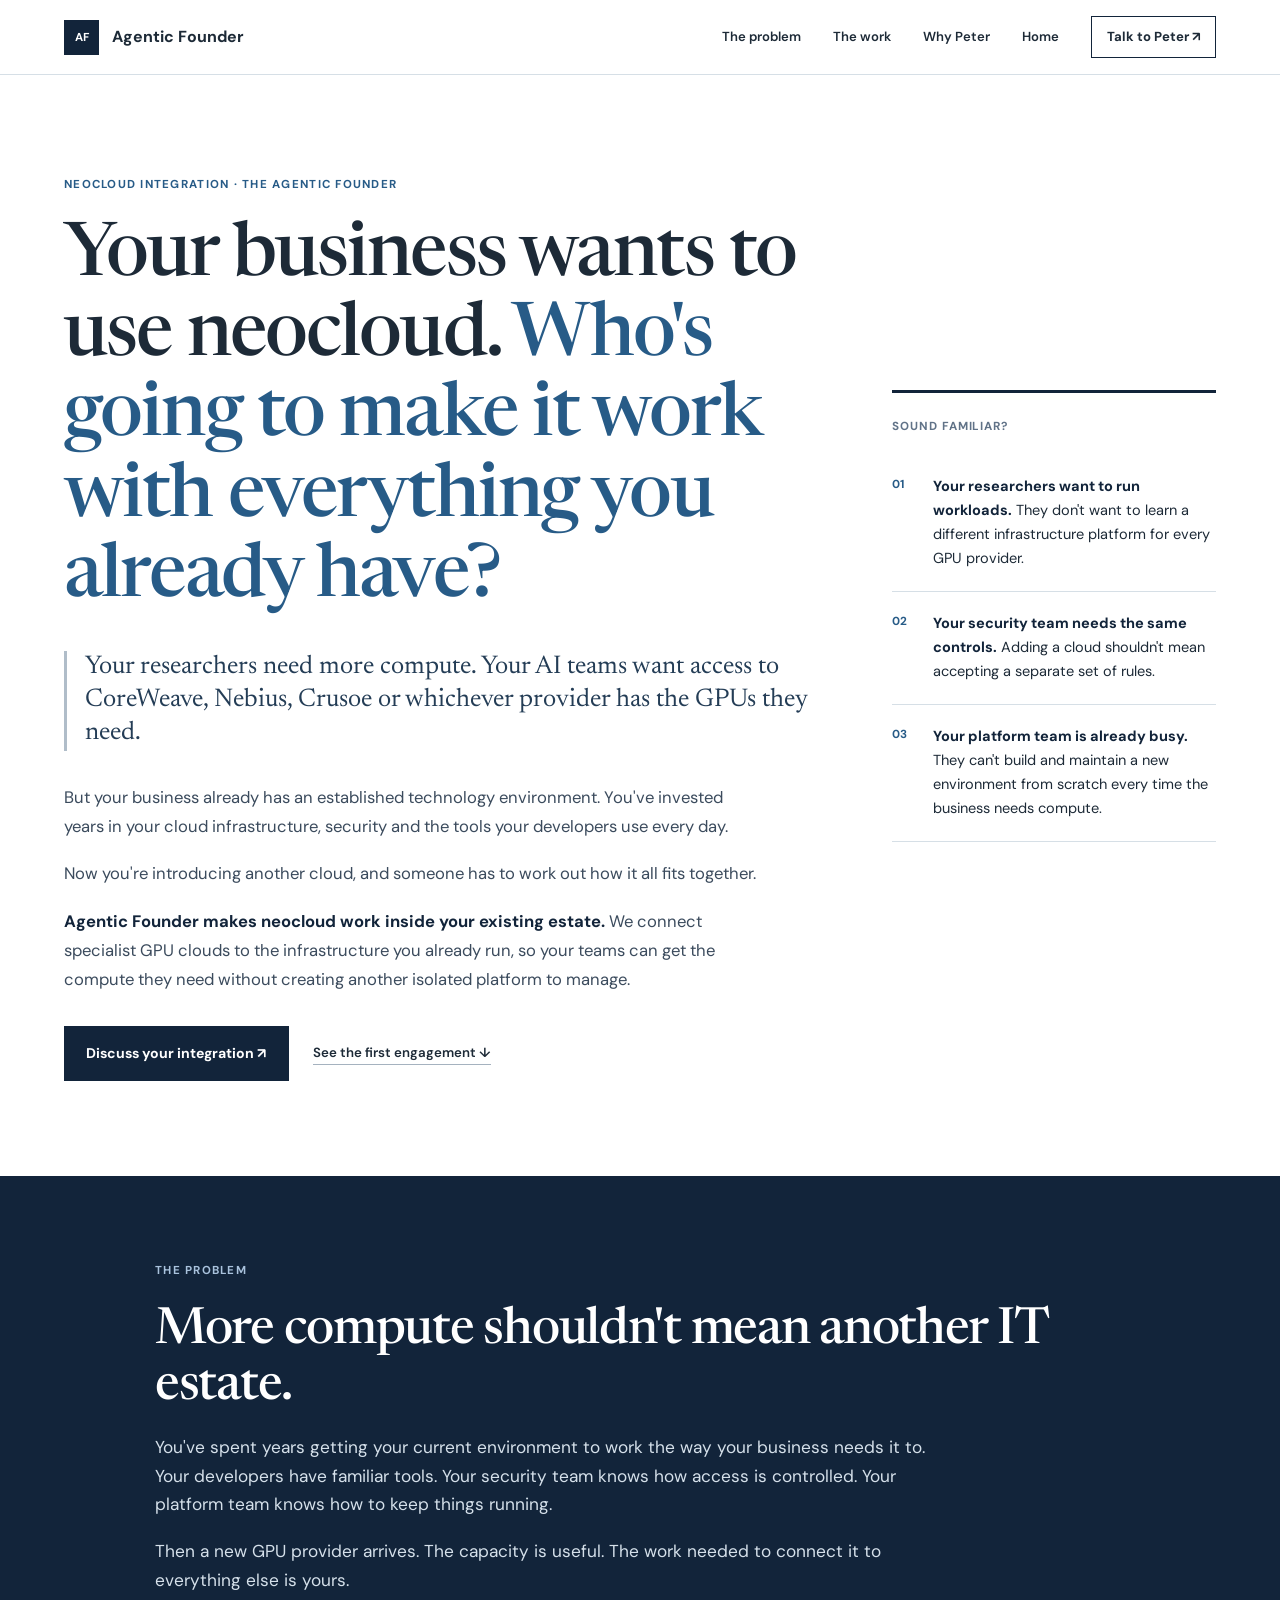
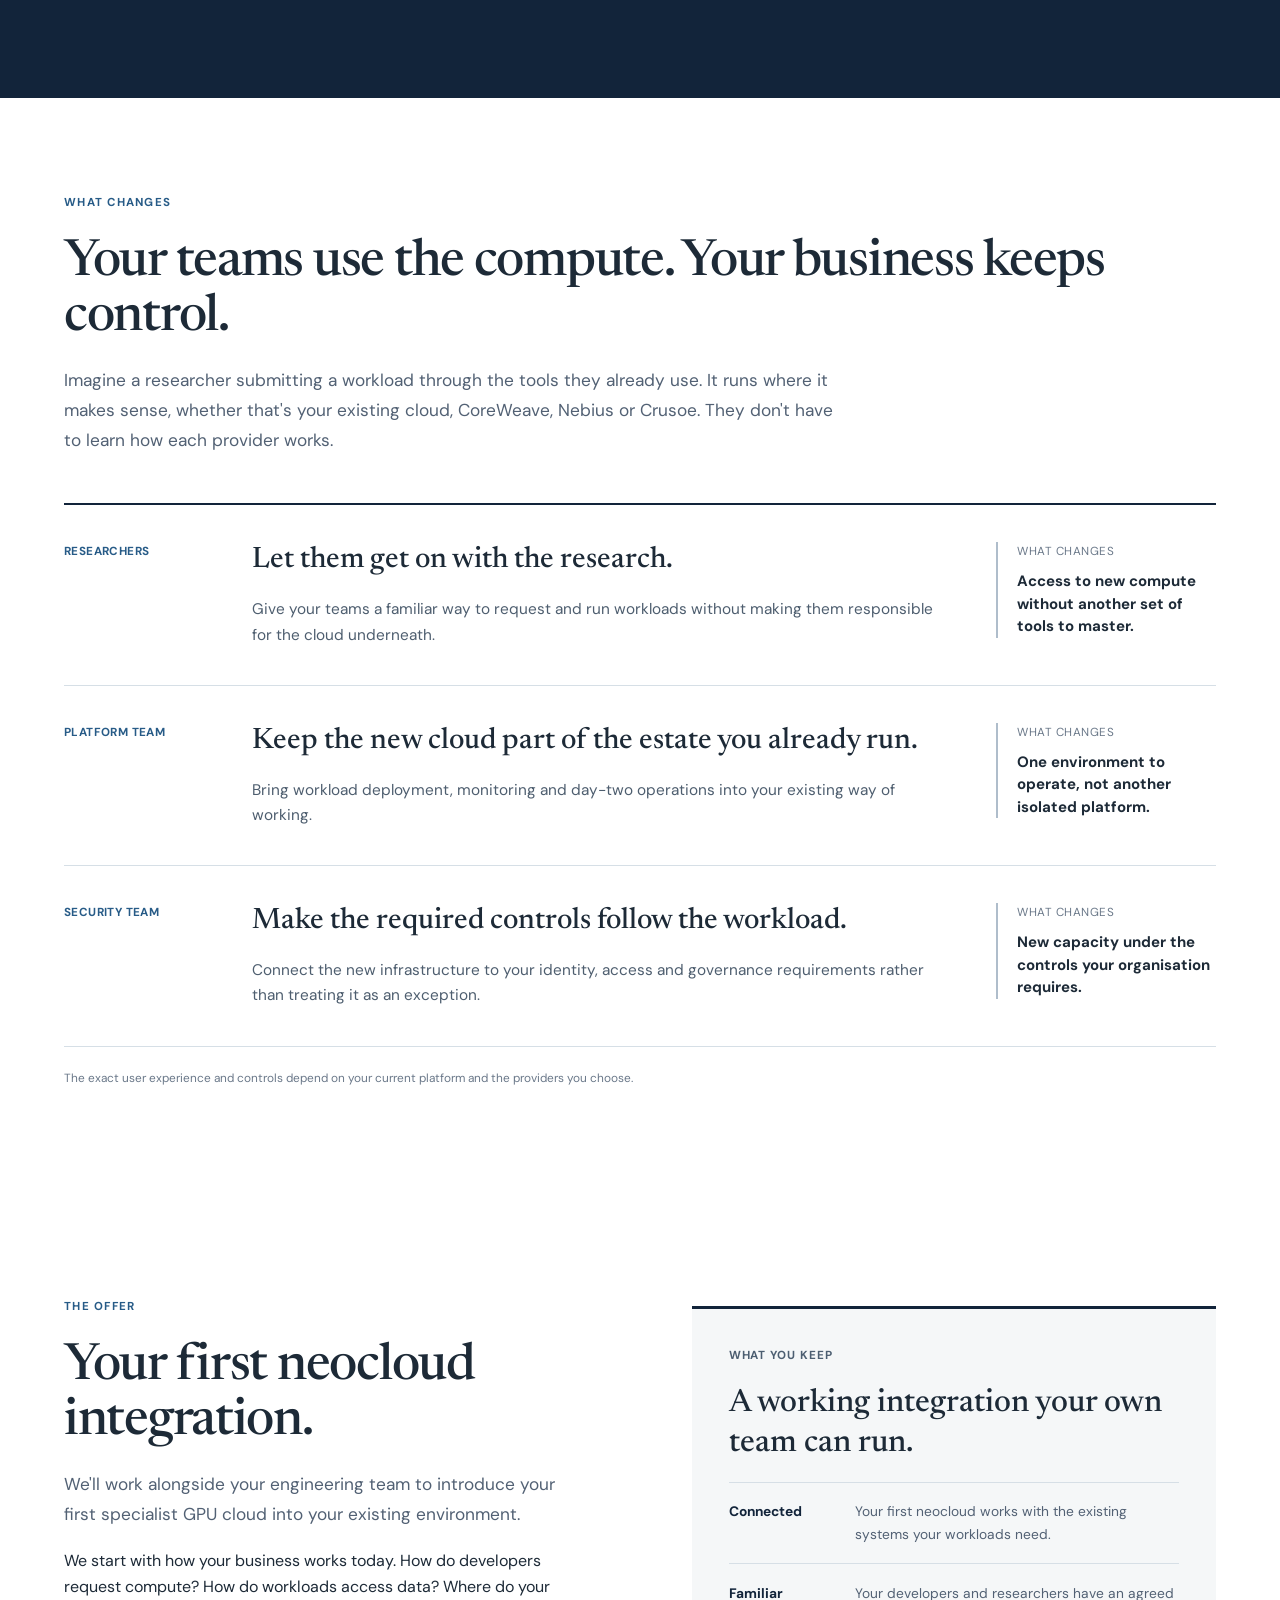
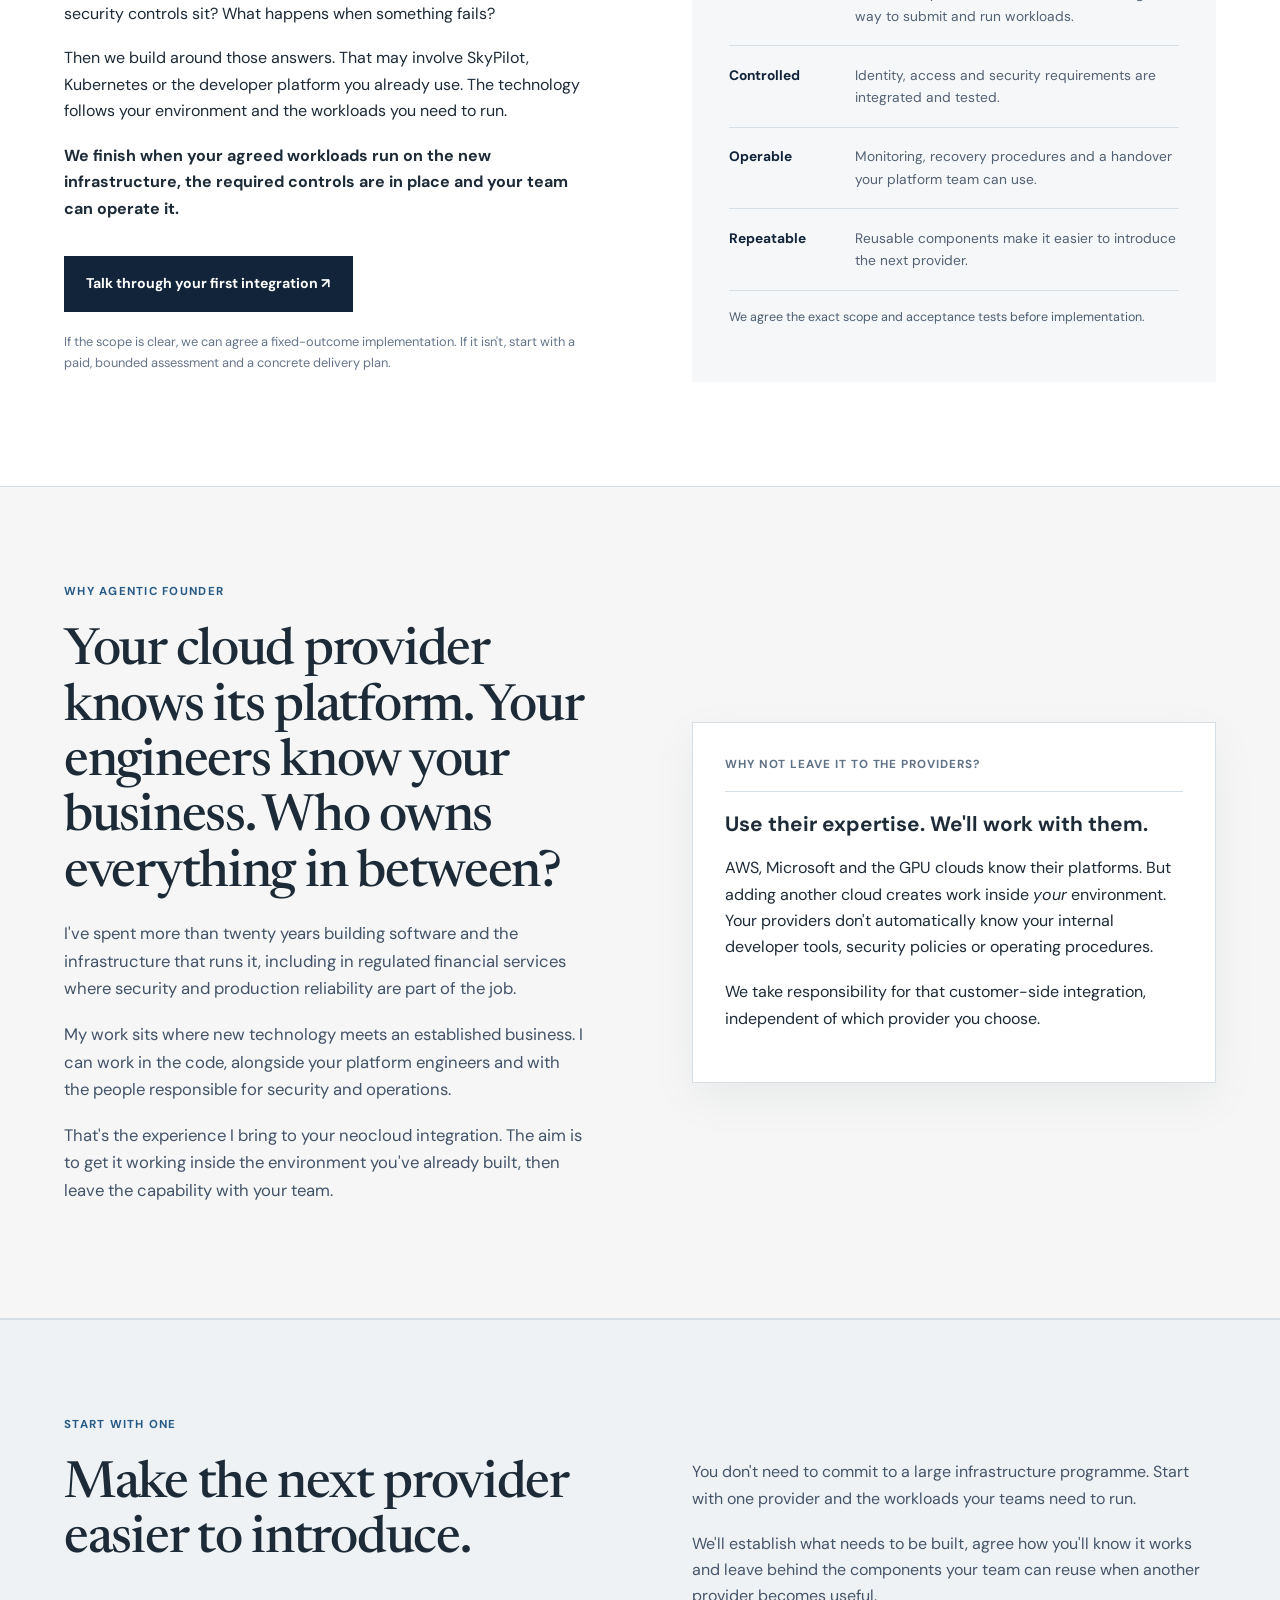
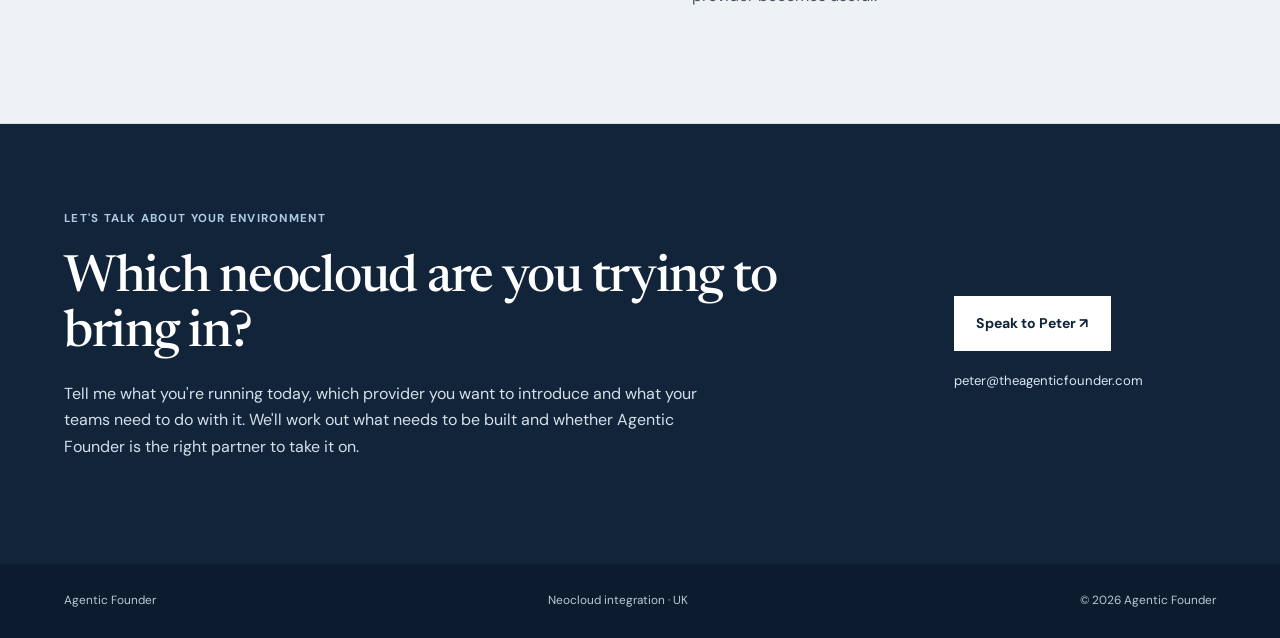
==== commit c419f46a: "Add Crusoe to neocloud integration landing page" ====
--- a/neocloud/index.html
+++ b/neocloud/index.html
@@ -1,7 +1,7 @@
 <!doctype html>
 <html lang="en-GB"><head><meta charset="utf-8"><meta name="viewport" content="width=device-width,initial-scale=1">
 <title>Bring Neocloud Into Your Existing Estate | Agentic Founder</title>
-<meta name="description" content="Your teams need CoreWeave, Nebius or another GPU cloud. Agentic Founder integrates it with your existing cloud, developer tools, security and operations.">
+<meta name="description" content="Your teams need CoreWeave, Nebius, Crusoe or another GPU cloud. Agentic Founder integrates it with your existing cloud, developer tools, security and operations.">
 <meta name="theme-color" content="#102236"><link rel="canonical" href="https://theagenticfounder.com/neocloud/">
 <link rel="preconnect" href="https://fonts.googleapis.com"><link rel="preconnect" href="https://fonts.gstatic.com" crossorigin><link href="https://fonts.googleapis.com/css2?family=DM+Sans:wght@400;500;600;700&family=Newsreader:opsz,wght@6..72,450;6..72,550&display=swap" rel="stylesheet"><link rel="stylesheet" href="../style.css">
 <script type="application/ld+json">{"@context":"https://schema.org","@type":"Service","name":"Neocloud integration","provider":{"@type":"ProfessionalService","name":"Agentic Founder","url":"https://theagenticfounder.com/"},"areaServed":"United Kingdom","serviceType":"Specialist GPU cloud integration into existing enterprise infrastructure"}</script></head>
@@ -10,7 +10,7 @@
 <main id="main">
 <section class="hero"><div class="wrap hero-layout"><div class="hero-copy"><p class="eyebrow">Neocloud integration · The Agentic Founder</p>
 <h1>Your business wants to use neocloud. <em>Who's going to make it work with everything you already have?</em></h1>
-<p class="hero-quote">Your researchers need more compute. Your AI teams want access to CoreWeave, Nebius or whichever provider has the GPUs they need.</p>
+<p class="hero-quote">Your researchers need more compute. Your AI teams want access to CoreWeave, Nebius, Crusoe or whichever provider has the GPUs they need.</p>
 <p class="lead">But your business already has an established technology environment. You've invested years in your cloud infrastructure, security and the tools your developers use every day.</p>
 <p class="lead">Now you're introducing another cloud, and someone has to work out how it all fits together.</p>
 <p class="lead"><strong>Agentic Founder makes neocloud work inside your existing estate.</strong> We connect specialist GPU clouds to the infrastructure you already run, so your teams can get the compute they need without creating another isolated platform to manage.</p>
@@ -21,7 +21,7 @@
 <p>Then a new GPU provider arrives. The capacity is useful. The work needed to connect it to everything else is yours.</p>
 </div></section>
 <section class="section work"><div class="wrap"><p class="eyebrow">What changes</p><h2>Your teams use the compute. Your business keeps control.</h2>
-<p class="section-lead">Imagine a researcher submitting a workload through the tools they already use. It runs where it makes sense, whether that's your existing cloud, CoreWeave or Nebius. They don't have to learn how each provider works.</p>
+<p class="section-lead">Imagine a researcher submitting a workload through the tools they already use. It runs where it makes sense, whether that's your existing cloud, CoreWeave, Nebius or Crusoe. They don't have to learn how each provider works.</p>
 <div class="work-list"><article class="work-item"><div class="work-number">Researchers</div><div><h3>Let them get on with the research.</h3><p>Give your teams a familiar way to request and run workloads without making them responsible for the cloud underneath.</p></div><div class="work-outcome">What changes<strong>Access to new compute without another set of tools to master.</strong></div></article>
 <article class="work-item"><div class="work-number">Platform team</div><div><h3>Keep the new cloud part of the estate you already run.</h3><p>Bring workload deployment, monitoring and day-two operations into your existing way of working.</p></div><div class="work-outcome">What changes<strong>One environment to operate, not another isolated platform.</strong></div></article>
 <article class="work-item"><div class="work-number">Security team</div><div><h3>Make the required controls follow the workload.</h3><p>Connect the new infrastructure to your identity, access and governance requirements rather than treating it as an exception.</p></div><div class="work-outcome">What changes<strong>New capacity under the controls your organisation requires.</strong></div></article></div>
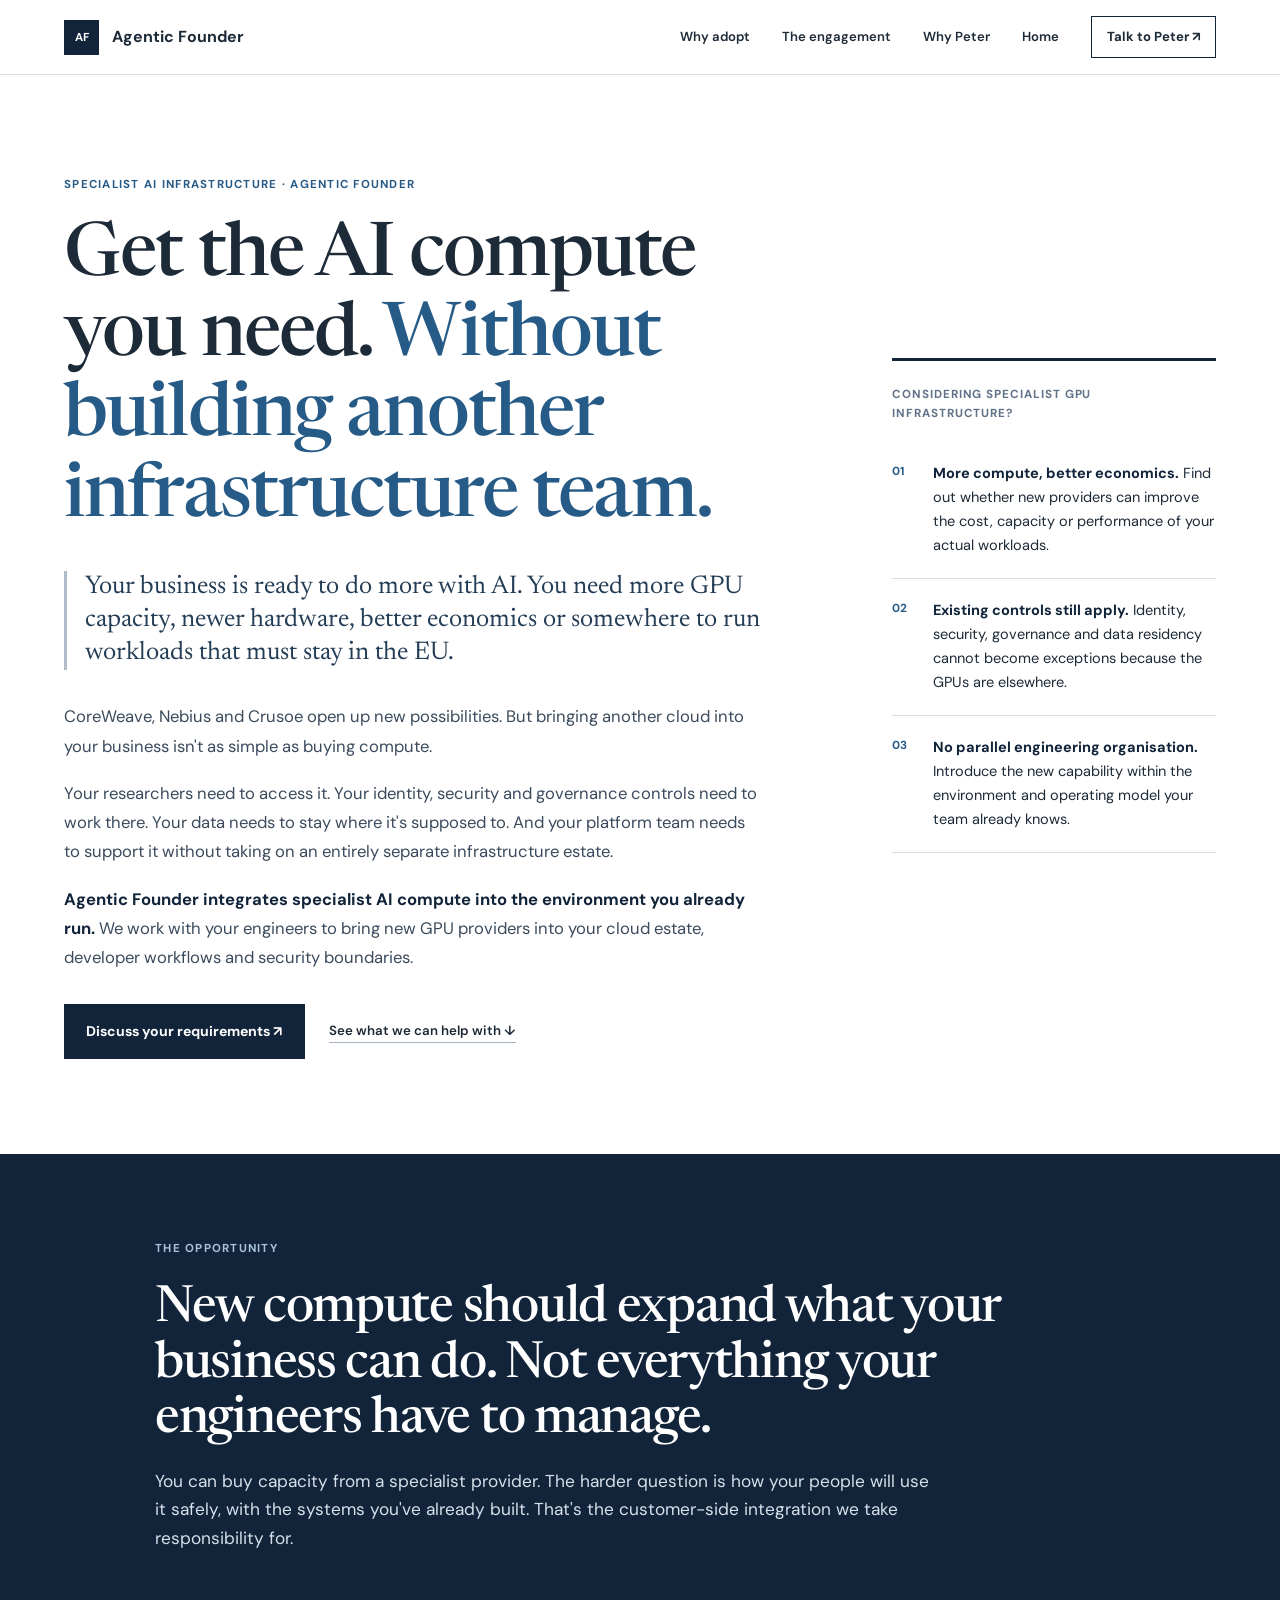
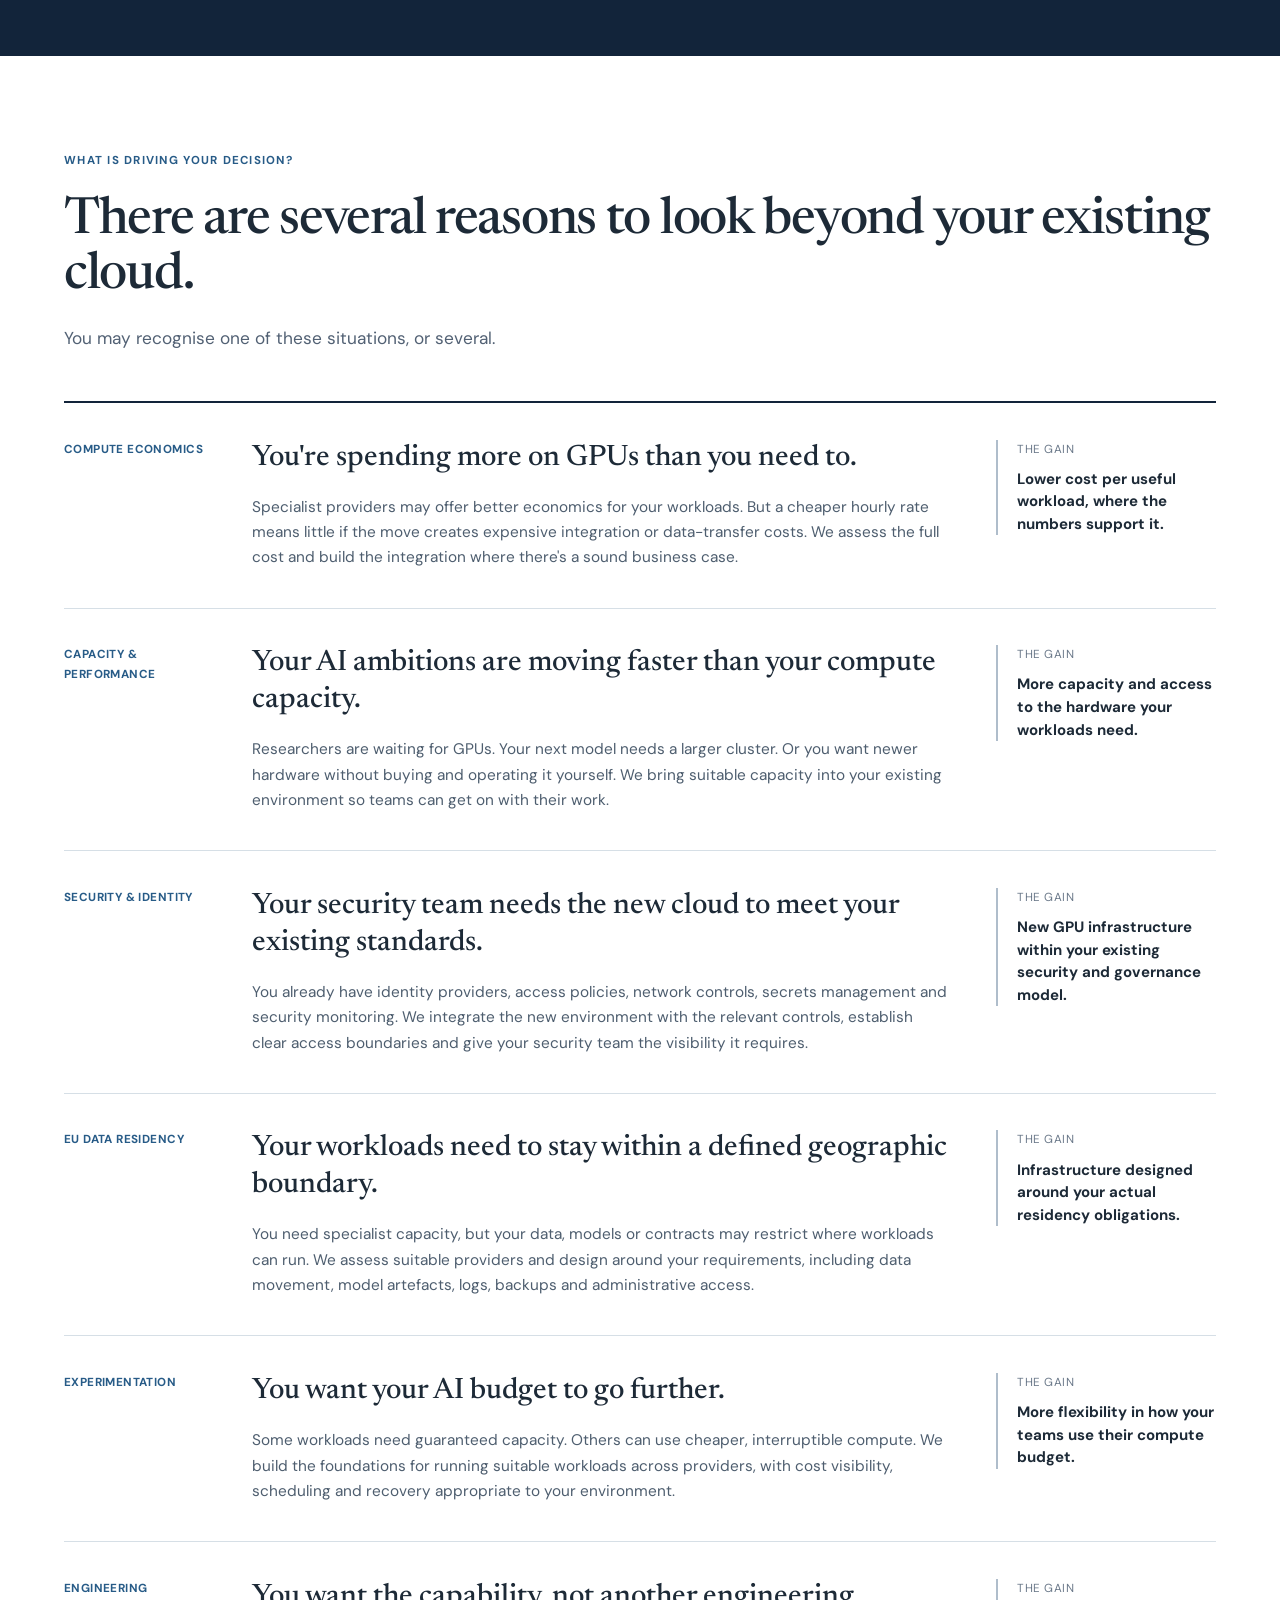
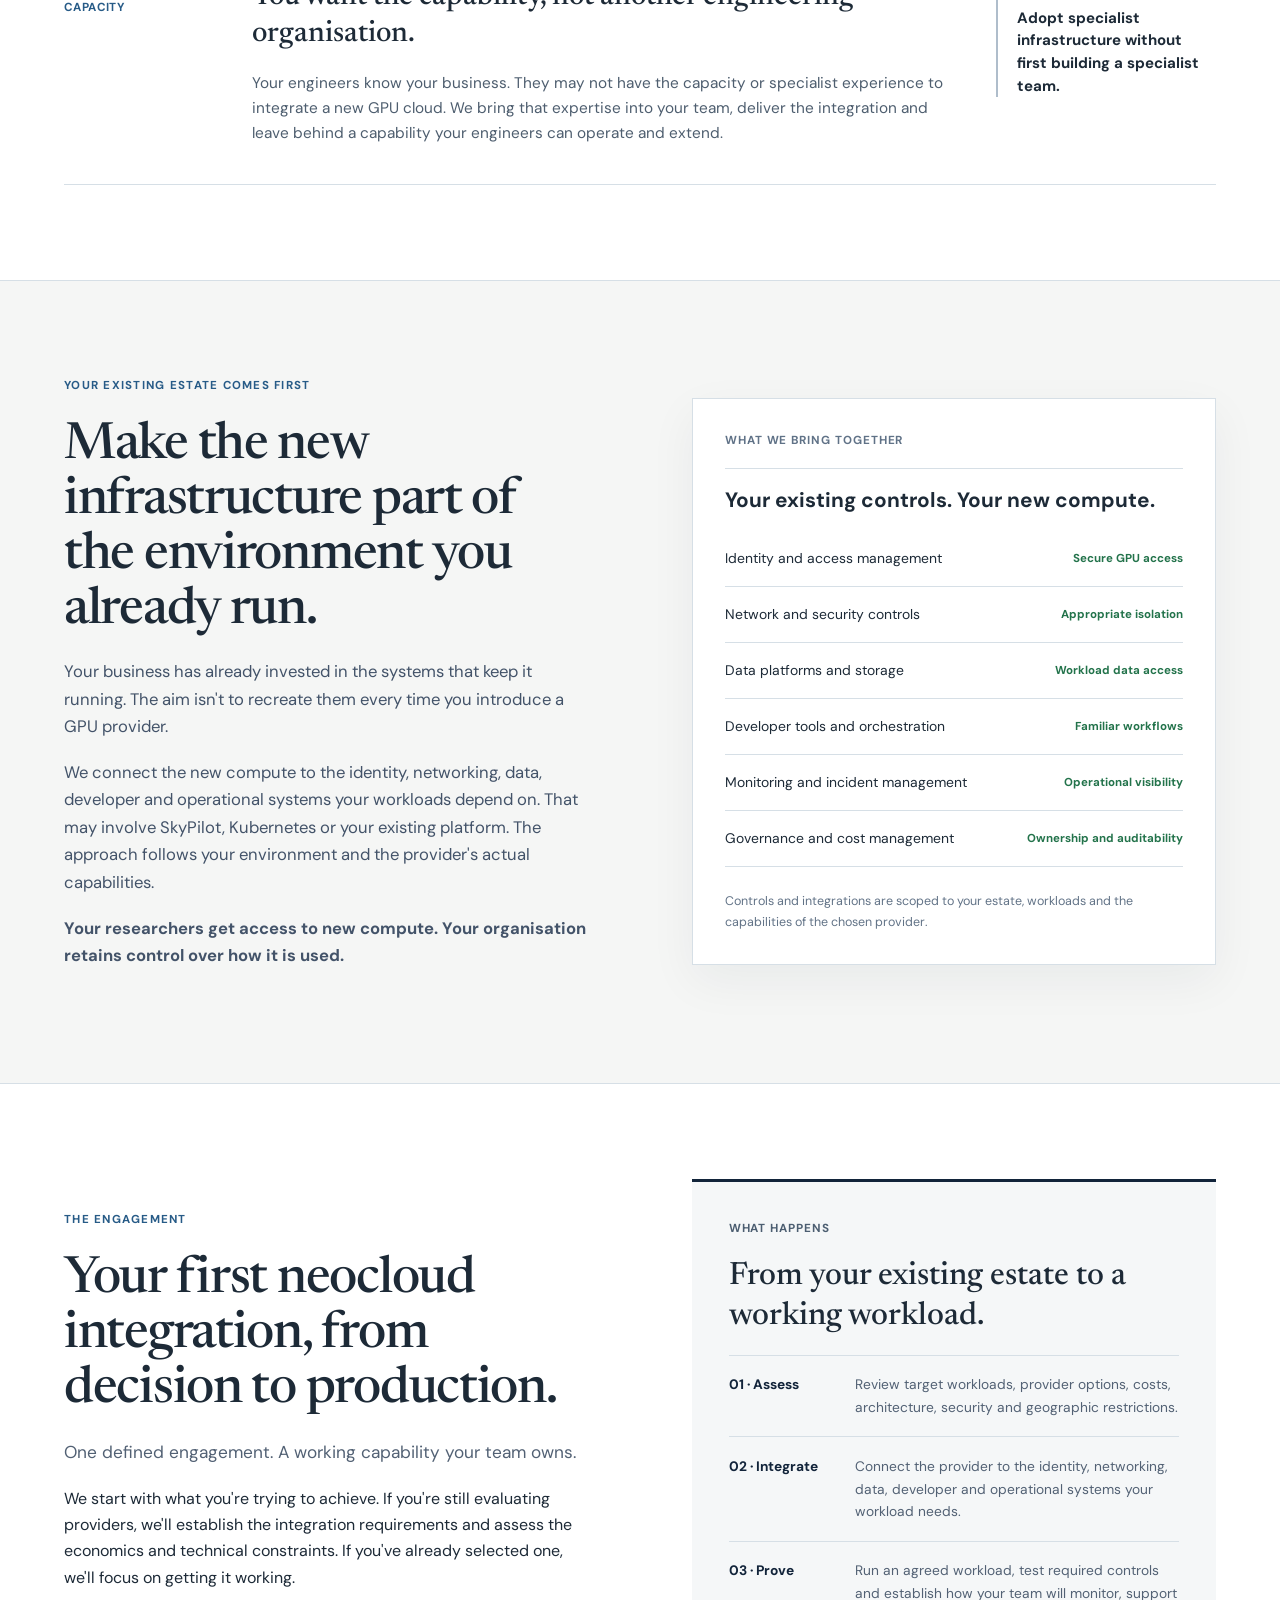
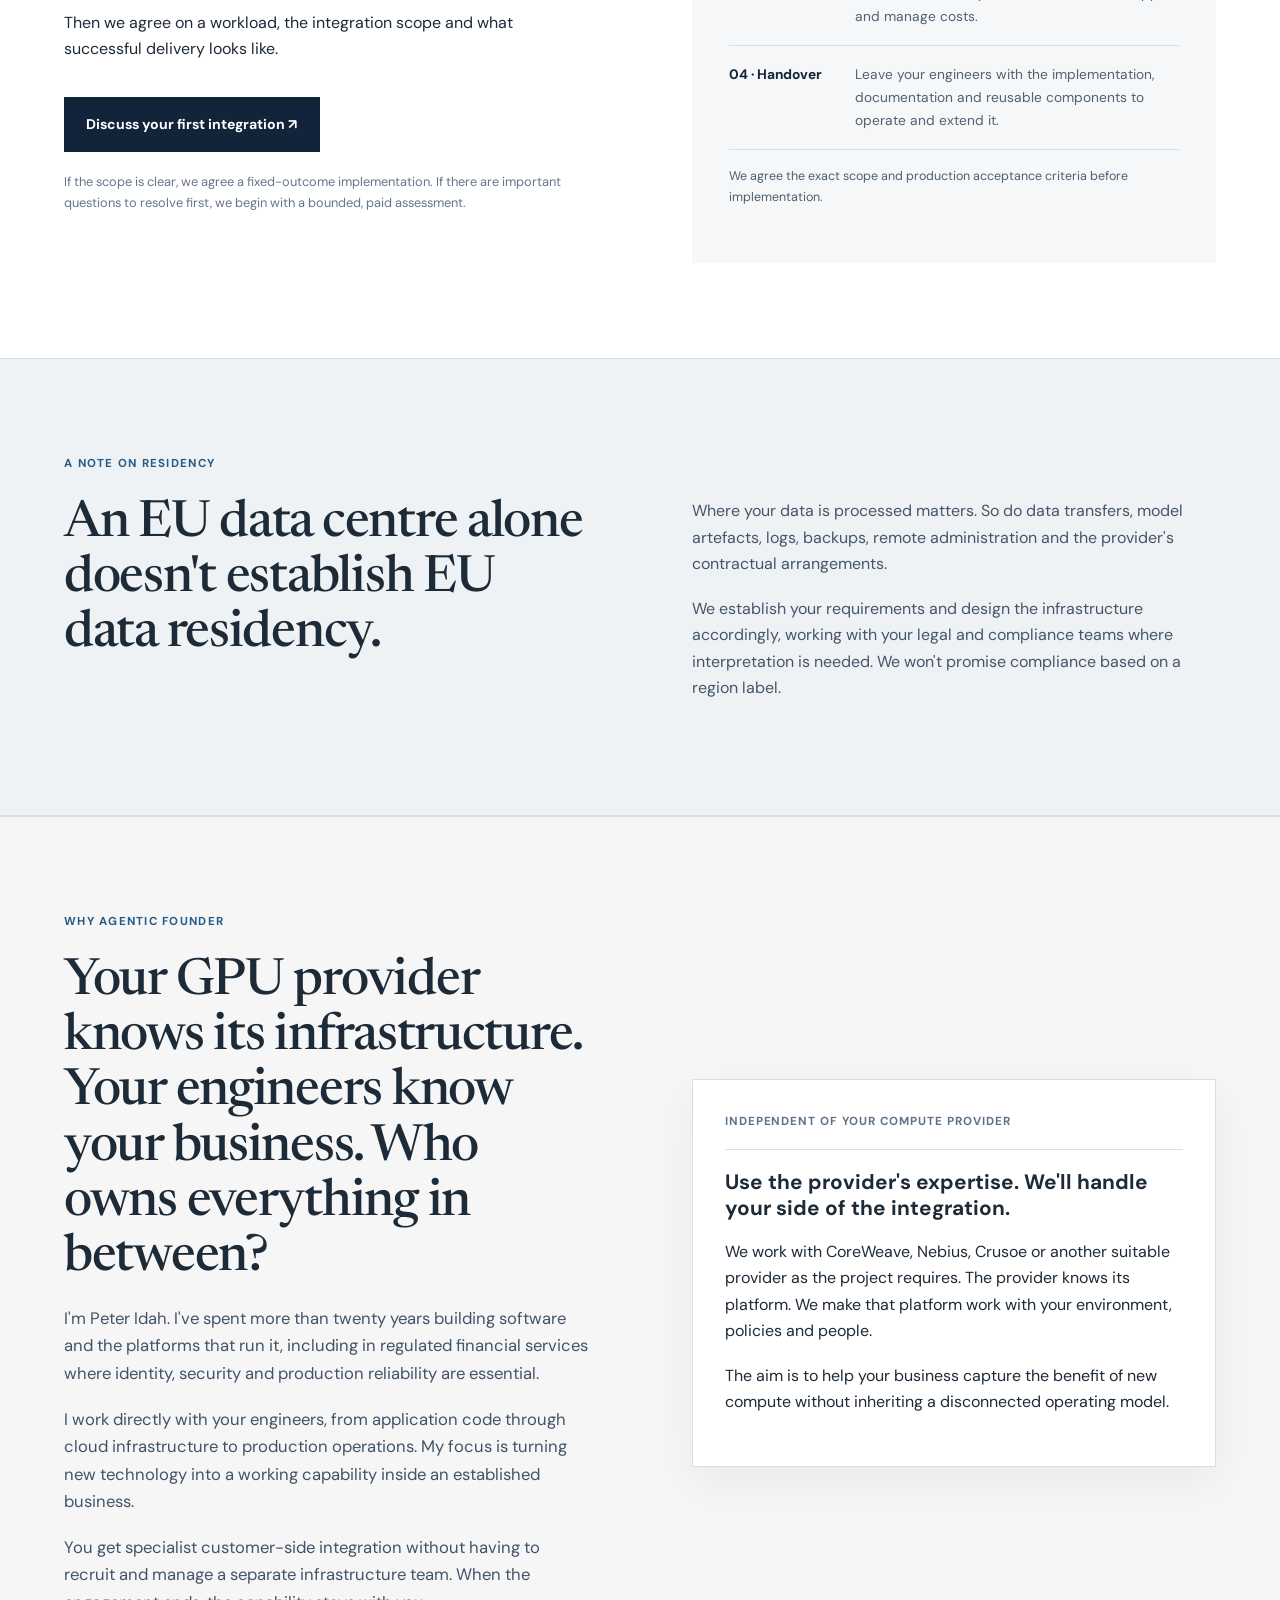
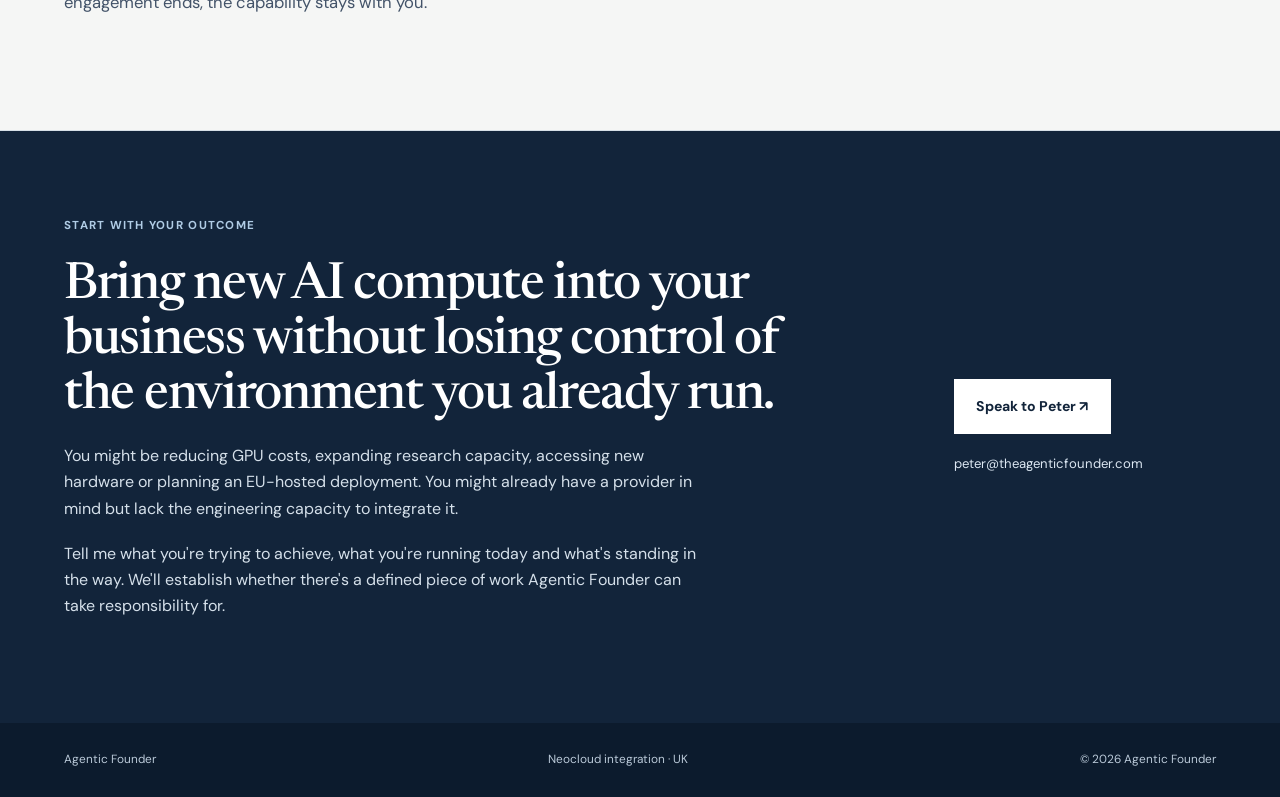
==== commit edb5f047: "Publish full neocloud offer covering economics, capacity, security and EU residency" ====
--- a/neocloud/index.html
+++ b/neocloud/index.html
@@ -1,54 +1,67 @@
 <!doctype html>
 <html lang="en-GB"><head><meta charset="utf-8"><meta name="viewport" content="width=device-width,initial-scale=1">
-<title>Bring Neocloud Into Your Existing Estate | Agentic Founder</title>
-<meta name="description" content="Your teams need CoreWeave, Nebius, Crusoe or another GPU cloud. Agentic Founder integrates it with your existing cloud, developer tools, security and operations.">
+<title>Specialist AI Compute Integration | Agentic Founder</title>
+<meta name="description" content="Integrate CoreWeave, Nebius, Crusoe and other GPU clouds into your existing estate, identity, security, governance and EU residency requirements.">
 <meta name="theme-color" content="#102236"><link rel="canonical" href="https://theagenticfounder.com/neocloud/">
 <link rel="preconnect" href="https://fonts.googleapis.com"><link rel="preconnect" href="https://fonts.gstatic.com" crossorigin><link href="https://fonts.googleapis.com/css2?family=DM+Sans:wght@400;500;600;700&family=Newsreader:opsz,wght@6..72,450;6..72,550&display=swap" rel="stylesheet"><link rel="stylesheet" href="../style.css">
 <script type="application/ld+json">{"@context":"https://schema.org","@type":"Service","name":"Neocloud integration","provider":{"@type":"ProfessionalService","name":"Agentic Founder","url":"https://theagenticfounder.com/"},"areaServed":"United Kingdom","serviceType":"Specialist GPU cloud integration into existing enterprise infrastructure"}</script></head>
 <body><a class="skip" href="#main">Skip to content</a>
-<nav class="nav" id="nav"><div class="wrap nav-inner"><a class="brand" href="/"><span class="brand-mark">AF</span>Agentic Founder</a><div class="nav-links"><a href="#problem">The problem</a><a href="#offer">The work</a><a href="#why-me">Why Peter</a><a href="/">Home</a></div><a class="nav-cta" href="mailto:peter@theagenticfounder.com?subject=Neocloud%20integration">Talk to Peter ↗</a><button class="nav-toggle" aria-label="Open menu" aria-expanded="false"><span></span><span></span><span></span></button></div><div class="nav-mobile"><a href="#problem">The problem</a><a href="#offer">The work</a><a href="#why-me">Why Peter</a><a href="/">Home</a><a href="mailto:peter@theagenticfounder.com?subject=Neocloud%20integration">Talk to Peter</a></div></nav>
+<nav class="nav" id="nav"><div class="wrap nav-inner"><a class="brand" href="/"><span class="brand-mark">AF</span>Agentic Founder</a><div class="nav-links"><a href="#drivers">Why adopt</a><a href="#offer">The engagement</a><a href="#why-me">Why Peter</a><a href="/">Home</a></div><a class="nav-cta" href="mailto:peter@theagenticfounder.com?subject=Neocloud%20integration">Talk to Peter ↗</a><button class="nav-toggle" aria-label="Open menu" aria-expanded="false"><span></span><span></span><span></span></button></div><div class="nav-mobile"><a href="#drivers">Why adopt</a><a href="#offer">The engagement</a><a href="#why-me">Why Peter</a><a href="/">Home</a><a href="mailto:peter@theagenticfounder.com?subject=Neocloud%20integration">Talk to Peter</a></div></nav>
 <main id="main">
-<section class="hero"><div class="wrap hero-layout"><div class="hero-copy"><p class="eyebrow">Neocloud integration · The Agentic Founder</p>
-<h1>Your business wants to use neocloud. <em>Who's going to make it work with everything you already have?</em></h1>
-<p class="hero-quote">Your researchers need more compute. Your AI teams want access to CoreWeave, Nebius, Crusoe or whichever provider has the GPUs they need.</p>
-<p class="lead">But your business already has an established technology environment. You've invested years in your cloud infrastructure, security and the tools your developers use every day.</p>
-<p class="lead">Now you're introducing another cloud, and someone has to work out how it all fits together.</p>
-<p class="lead"><strong>Agentic Founder makes neocloud work inside your existing estate.</strong> We connect specialist GPU clouds to the infrastructure you already run, so your teams can get the compute they need without creating another isolated platform to manage.</p>
-<div class="actions"><a class="button" href="mailto:peter@theagenticfounder.com?subject=Neocloud%20integration&body=Our%20existing%20environment%3A%0D%0A%0D%0AProvider%20we%20want%20to%20introduce%3A%0D%0A%0D%0AWhat%20our%20teams%20need%3A%0D%0A">Discuss your integration ↗</a><a class="text-link" href="#offer">See the first engagement ↓</a></div>
-</div><aside class="hero-proof"><p class="proof-label">Sound familiar?</p><div class="proof-item"><span>01</span><p><strong>Your researchers want to run workloads.</strong> They don't want to learn a different infrastructure platform for every GPU provider.</p></div><div class="proof-item"><span>02</span><p><strong>Your security team needs the same controls.</strong> Adding a cloud shouldn't mean accepting a separate set of rules.</p></div><div class="proof-item"><span>03</span><p><strong>Your platform team is already busy.</strong> They can't build and maintain a new environment from scratch every time the business needs compute.</p></div></aside></div></section>
-<section class="trigger" id="problem"><div class="wrap trigger-inner"><p class="eyebrow">The problem</p><h2>More compute shouldn't mean another IT estate.</h2>
-<p>You've spent years getting your current environment to work the way your business needs it to. Your developers have familiar tools. Your security team knows how access is controlled. Your platform team knows how to keep things running.</p>
-<p>Then a new GPU provider arrives. The capacity is useful. The work needed to connect it to everything else is yours.</p>
-</div></section>
-<section class="section work"><div class="wrap"><p class="eyebrow">What changes</p><h2>Your teams use the compute. Your business keeps control.</h2>
-<p class="section-lead">Imagine a researcher submitting a workload through the tools they already use. It runs where it makes sense, whether that's your existing cloud, CoreWeave, Nebius or Crusoe. They don't have to learn how each provider works.</p>
-<div class="work-list"><article class="work-item"><div class="work-number">Researchers</div><div><h3>Let them get on with the research.</h3><p>Give your teams a familiar way to request and run workloads without making them responsible for the cloud underneath.</p></div><div class="work-outcome">What changes<strong>Access to new compute without another set of tools to master.</strong></div></article>
-<article class="work-item"><div class="work-number">Platform team</div><div><h3>Keep the new cloud part of the estate you already run.</h3><p>Bring workload deployment, monitoring and day-two operations into your existing way of working.</p></div><div class="work-outcome">What changes<strong>One environment to operate, not another isolated platform.</strong></div></article>
-<article class="work-item"><div class="work-number">Security team</div><div><h3>Make the required controls follow the workload.</h3><p>Connect the new infrastructure to your identity, access and governance requirements rather than treating it as an exception.</p></div><div class="work-outcome">What changes<strong>New capacity under the controls your organisation requires.</strong></div></article></div>
-<p class="illustration">The exact user experience and controls depend on your current platform and the providers you choose.</p></div></section>
-<section class="section offer" id="offer"><div class="wrap offer-layout"><div><p class="eyebrow">The offer</p><h2>Your first neocloud integration.</h2>
-<p class="section-lead">We'll work alongside your engineering team to introduce your first specialist GPU cloud into your existing environment.</p>
-<p>We start with how your business works today. How do developers request compute? How do workloads access data? Where do your security controls sit? What happens when something fails?</p>
-<p>Then we build around those answers. That may involve SkyPilot, Kubernetes or the developer platform you already use. The technology follows your environment and the workloads you need to run.</p>
-<p><strong>We finish when your agreed workloads run on the new infrastructure, the required controls are in place and your team can operate it.</strong></p>
-<a class="button" href="mailto:peter@theagenticfounder.com?subject=Our%20first%20neocloud%20integration&body=Existing%20environment%3A%0D%0A%0D%0AProvider%3A%0D%0A%0D%0AFirst%20workload%3A%0D%0A%0D%0AWhat%20is%20blocking%20us%3A%0D%0A">Talk through your first integration ↗</a>
-<p class="offer-small">If the scope is clear, we can agree a fixed-outcome implementation. If it isn't, start with a paid, bounded assessment and a concrete delivery plan.</p></div>
-<div class="offer-sheet"><p class="sheet-label">What you keep</p><h3>A working integration your own team can run.</h3>
-<div class="sheet-row"><strong>Connected</strong><span>Your first neocloud works with the existing systems your workloads need.</span></div>
-<div class="sheet-row"><strong>Familiar</strong><span>Your developers and researchers have an agreed way to submit and run workloads.</span></div>
-<div class="sheet-row"><strong>Controlled</strong><span>Identity, access and security requirements are integrated and tested.</span></div>
-<div class="sheet-row"><strong>Operable</strong><span>Monitoring, recovery procedures and a handover your platform team can use.</span></div>
-<div class="sheet-row"><strong>Repeatable</strong><span>Reusable components make it easier to introduce the next provider.</span></div>
-<p class="sheet-foot">We agree the exact scope and acceptance tests before implementation.</p></div></div></section>
-<section class="section boundary" id="why-me"><div class="wrap boundary-layout"><div><p class="eyebrow">Why Agentic Founder</p><h2>Your cloud provider knows its platform. Your engineers know your business. Who owns everything in between?</h2>
-<p>I've spent more than twenty years building software and the infrastructure that runs it, including in regulated financial services where security and production reliability are part of the job.</p>
-<p>My work sits where new technology meets an established business. I can work in the code, alongside your platform engineers and with the people responsible for security and operations.</p>
-<p>That's the experience I bring to your neocloud integration. The aim is to get it working inside the environment you've already built, then leave the capability with your team.</p>
-</div><div class="boundary-panel"><p class="panel-label">Why not leave it to the providers?</p>
-<h3>Use their expertise. We'll work with them.</h3>
-<p>AWS, Microsoft and the GPU clouds know their platforms. But adding another cloud creates work inside <em>your</em> environment. Your providers don't automatically know your internal developer tools, security policies or operating procedures.</p>
-<p>We take responsibility for that customer-side integration, independent of which provider you choose.</p></div></div></section>
-<section class="section next"><div class="wrap next-layout"><div><p class="eyebrow">Start with one</p><h2>Make the next provider easier to introduce.</h2></div><div><p>You don't need to commit to a large infrastructure programme. Start with one provider and the workloads your teams need to run.</p><p>We'll establish what needs to be built, agree how you'll know it works and leave behind the components your team can reuse when another provider becomes useful.</p></div></div></section>
-<section class="contact" id="contact"><div class="wrap contact-layout"><div><p class="eyebrow">Let's talk about your environment</p><h2>Which neocloud are you trying to bring in?</h2>
-<p>Tell me what you're running today, which provider you want to introduce and what your teams need to do with it. We'll work out what needs to be built and whether Agentic Founder is the right partner to take it on.</p></div><div class="contact-action"><a class="button button-light" href="mailto:peter@theagenticfounder.com?subject=Neocloud%20integration&body=Our%20existing%20environment%3A%0D%0A%0D%0ANeocloud%20provider%3A%0D%0A%0D%0AWhat%20our%20teams%20need%3A%0D%0A">Speak to Peter ↗</a><a class="email" href="mailto:peter@theagenticfounder.com">peter@theagenticfounder.com</a></div></div></section>
+<section class="hero"><div class="wrap hero-layout"><div class="hero-copy">
+<p class="eyebrow">Specialist AI infrastructure · Agentic Founder</p>
+<h1>Get the AI compute you need. <em>Without building another infrastructure team.</em></h1>
+<p class="hero-quote">Your business is ready to do more with AI. You need more GPU capacity, newer hardware, better economics or somewhere to run workloads that must stay in the EU.</p>
+<p class="lead">CoreWeave, Nebius and Crusoe open up new possibilities. But bringing another cloud into your business isn't as simple as buying compute.</p>
+<p class="lead">Your researchers need to access it. Your identity, security and governance controls need to work there. Your data needs to stay where it's supposed to. And your platform team needs to support it without taking on an entirely separate infrastructure estate.</p>
+<p class="lead"><strong>Agentic Founder integrates specialist AI compute into the environment you already run.</strong> We work with your engineers to bring new GPU providers into your cloud estate, developer workflows and security boundaries.</p>
+<div class="actions"><a class="button" href="mailto:peter@theagenticfounder.com?subject=Neocloud%20integration">Discuss your requirements ↗</a><a class="text-link" href="#drivers">See what we can help with ↓</a></div>
+</div><aside class="hero-proof"><p class="proof-label">Considering specialist GPU infrastructure?</p>
+<div class="proof-item"><span>01</span><p><strong>More compute, better economics.</strong> Find out whether new providers can improve the cost, capacity or performance of your actual workloads.</p></div>
+<div class="proof-item"><span>02</span><p><strong>Existing controls still apply.</strong> Identity, security, governance and data residency cannot become exceptions because the GPUs are elsewhere.</p></div>
+<div class="proof-item"><span>03</span><p><strong>No parallel engineering organisation.</strong> Introduce the new capability within the environment and operating model your team already knows.</p></div></aside></div></section>
+<section class="trigger"><div class="wrap trigger-inner"><p class="eyebrow">The opportunity</p><h2>New compute should expand what your business can do. Not everything your engineers have to manage.</h2>
+<p>You can buy capacity from a specialist provider. The harder question is how your people will use it safely, with the systems you've already built. That's the customer-side integration we take responsibility for.</p></div></section>
+<section class="section work" id="drivers"><div class="wrap"><p class="eyebrow">What is driving your decision?</p><h2>There are several reasons to look beyond your existing cloud.</h2><p class="section-lead">You may recognise one of these situations, or several.</p>
+<div class="work-list">
+<article class="work-item"><div class="work-number">Compute economics</div><div><h3>You're spending more on GPUs than you need to.</h3><p>Specialist providers may offer better economics for your workloads. But a cheaper hourly rate means little if the move creates expensive integration or data-transfer costs. We assess the full cost and build the integration where there's a sound business case.</p></div><div class="work-outcome">The gain<strong>Lower cost per useful workload, where the numbers support it.</strong></div></article>
+<article class="work-item"><div class="work-number">Capacity &amp; performance</div><div><h3>Your AI ambitions are moving faster than your compute capacity.</h3><p>Researchers are waiting for GPUs. Your next model needs a larger cluster. Or you want newer hardware without buying and operating it yourself. We bring suitable capacity into your existing environment so teams can get on with their work.</p></div><div class="work-outcome">The gain<strong>More capacity and access to the hardware your workloads need.</strong></div></article>
+<article class="work-item"><div class="work-number">Security &amp; identity</div><div><h3>Your security team needs the new cloud to meet your existing standards.</h3><p>You already have identity providers, access policies, network controls, secrets management and security monitoring. We integrate the new environment with the relevant controls, establish clear access boundaries and give your security team the visibility it requires.</p></div><div class="work-outcome">The gain<strong>New GPU infrastructure within your existing security and governance model.</strong></div></article>
+<article class="work-item"><div class="work-number">EU data residency</div><div><h3>Your workloads need to stay within a defined geographic boundary.</h3><p>You need specialist capacity, but your data, models or contracts may restrict where workloads can run. We assess suitable providers and design around your requirements, including data movement, model artefacts, logs, backups and administrative access.</p></div><div class="work-outcome">The gain<strong>Infrastructure designed around your actual residency obligations.</strong></div></article>
+<article class="work-item"><div class="work-number">Experimentation</div><div><h3>You want your AI budget to go further.</h3><p>Some workloads need guaranteed capacity. Others can use cheaper, interruptible compute. We build the foundations for running suitable workloads across providers, with cost visibility, scheduling and recovery appropriate to your environment.</p></div><div class="work-outcome">The gain<strong>More flexibility in how your teams use their compute budget.</strong></div></article>
+<article class="work-item"><div class="work-number">Engineering capacity</div><div><h3>You want the capability, not another engineering organisation.</h3><p>Your engineers know your business. They may not have the capacity or specialist experience to integrate a new GPU cloud. We bring that expertise into your team, deliver the integration and leave behind a capability your engineers can operate and extend.</p></div><div class="work-outcome">The gain<strong>Adopt specialist infrastructure without first building a specialist team.</strong></div></article>
+</div></div></section>
+<section class="section boundary"><div class="wrap boundary-layout"><div><p class="eyebrow">Your existing estate comes first</p><h2>Make the new infrastructure part of the environment you already run.</h2>
+<p>Your business has already invested in the systems that keep it running. The aim isn't to recreate them every time you introduce a GPU provider.</p>
+<p>We connect the new compute to the identity, networking, data, developer and operational systems your workloads depend on. That may involve SkyPilot, Kubernetes or your existing platform. The approach follows your environment and the provider's actual capabilities.</p>
+<p><strong>Your researchers get access to new compute. Your organisation retains control over how it is used.</strong></p></div>
+<div class="boundary-panel"><p class="panel-label">What we bring together</p><h3>Your existing controls. Your new compute.</h3>
+<div class="permission"><span>Identity and access management</span><strong class="allowed">Secure GPU access</strong></div>
+<div class="permission"><span>Network and security controls</span><strong class="allowed">Appropriate isolation</strong></div>
+<div class="permission"><span>Data platforms and storage</span><strong class="allowed">Workload data access</strong></div>
+<div class="permission"><span>Developer tools and orchestration</span><strong class="allowed">Familiar workflows</strong></div>
+<div class="permission"><span>Monitoring and incident management</span><strong class="allowed">Operational visibility</strong></div>
+<div class="permission"><span>Governance and cost management</span><strong class="allowed">Ownership and auditability</strong></div>
+<p class="panel-foot">Controls and integrations are scoped to your estate, workloads and the capabilities of the chosen provider.</p></div></div></section>
+<section class="section offer" id="offer"><div class="wrap offer-layout"><div><p class="eyebrow">The engagement</p><h2>Your first neocloud integration, from decision to production.</h2>
+<p class="section-lead">One defined engagement. A working capability your team owns.</p>
+<p>We start with what you're trying to achieve. If you're still evaluating providers, we'll establish the integration requirements and assess the economics and technical constraints. If you've already selected one, we'll focus on getting it working.</p>
+<p>Then we agree on a workload, the integration scope and what successful delivery looks like.</p>
+<a class="button" href="mailto:peter@theagenticfounder.com?subject=Our%20first%20neocloud%20integration">Discuss your first integration ↗</a>
+<p class="offer-small">If the scope is clear, we agree a fixed-outcome implementation. If there are important questions to resolve first, we begin with a bounded, paid assessment.</p></div>
+<div class="offer-sheet"><p class="sheet-label">What happens</p><h3>From your existing estate to a working workload.</h3>
+<div class="sheet-row"><strong>01 · Assess</strong><span>Review target workloads, provider options, costs, architecture, security and geographic restrictions.</span></div>
+<div class="sheet-row"><strong>02 · Integrate</strong><span>Connect the provider to the identity, networking, data, developer and operational systems your workload needs.</span></div>
+<div class="sheet-row"><strong>03 · Prove</strong><span>Run an agreed workload, test required controls and establish how your team will monitor, support and manage costs.</span></div>
+<div class="sheet-row"><strong>04 · Handover</strong><span>Leave your engineers with the implementation, documentation and reusable components to operate and extend it.</span></div>
+<p class="sheet-foot">We agree the exact scope and production acceptance criteria before implementation.</p></div></div></section>
+<section class="section next"><div class="wrap next-layout"><div><p class="eyebrow">A note on residency</p><h2>An EU data centre alone doesn't establish EU data residency.</h2></div><div><p>Where your data is processed matters. So do data transfers, model artefacts, logs, backups, remote administration and the provider's contractual arrangements.</p><p>We establish your requirements and design the infrastructure accordingly, working with your legal and compliance teams where interpretation is needed. We won't promise compliance based on a region label.</p></div></div></section>
+<section class="section boundary" id="why-me"><div class="wrap boundary-layout"><div><p class="eyebrow">Why Agentic Founder</p><h2>Your GPU provider knows its infrastructure. Your engineers know your business. Who owns everything in between?</h2>
+<p>I'm Peter Idah. I've spent more than twenty years building software and the platforms that run it, including in regulated financial services where identity, security and production reliability are essential.</p>
+<p>I work directly with your engineers, from application code through cloud infrastructure to production operations. My focus is turning new technology into a working capability inside an established business.</p>
+<p>You get specialist customer-side integration without having to recruit and manage a separate infrastructure team. When the engagement ends, the capability stays with you.</p></div>
+<div class="boundary-panel"><p class="panel-label">Independent of your compute provider</p><h3>Use the provider's expertise. We'll handle your side of the integration.</h3><p>We work with CoreWeave, Nebius, Crusoe or another suitable provider as the project requires. The provider knows its platform. We make that platform work with your environment, policies and people.</p><p>The aim is to help your business capture the benefit of new compute without inheriting a disconnected operating model.</p></div></div></section>
+<section class="contact" id="contact"><div class="wrap contact-layout"><div><p class="eyebrow">Start with your outcome</p><h2>Bring new AI compute into your business without losing control of the environment you already run.</h2>
+<p>You might be reducing GPU costs, expanding research capacity, accessing new hardware or planning an EU-hosted deployment. You might already have a provider in mind but lack the engineering capacity to integrate it.</p><p>Tell me what you're trying to achieve, what you're running today and what's standing in the way. We'll establish whether there's a defined piece of work Agentic Founder can take responsibility for.</p></div>
+<div class="contact-action"><a class="button button-light" href="mailto:peter@theagenticfounder.com?subject=Neocloud%20integration&amp;body=What%20we%20want%20to%20achieve%3A%0D%0A%0D%0AOur%20existing%20environment%3A%0D%0A%0D%0AProviders%20we%20are%20considering%3A%0D%0A%0D%0ASecurity%2C%20governance%20and%20residency%20requirements%3A%0D%0A">Speak to Peter ↗</a><a class="email" href="mailto:peter@theagenticfounder.com">peter@theagenticfounder.com</a></div></div></section>
 </main><footer><div class="wrap footer-inner"><a href="/">Agentic Founder</a><span>Neocloud integration · UK</span><span>© 2026 Agentic Founder</span></div></footer><script src="../script.js"></script></body></html>
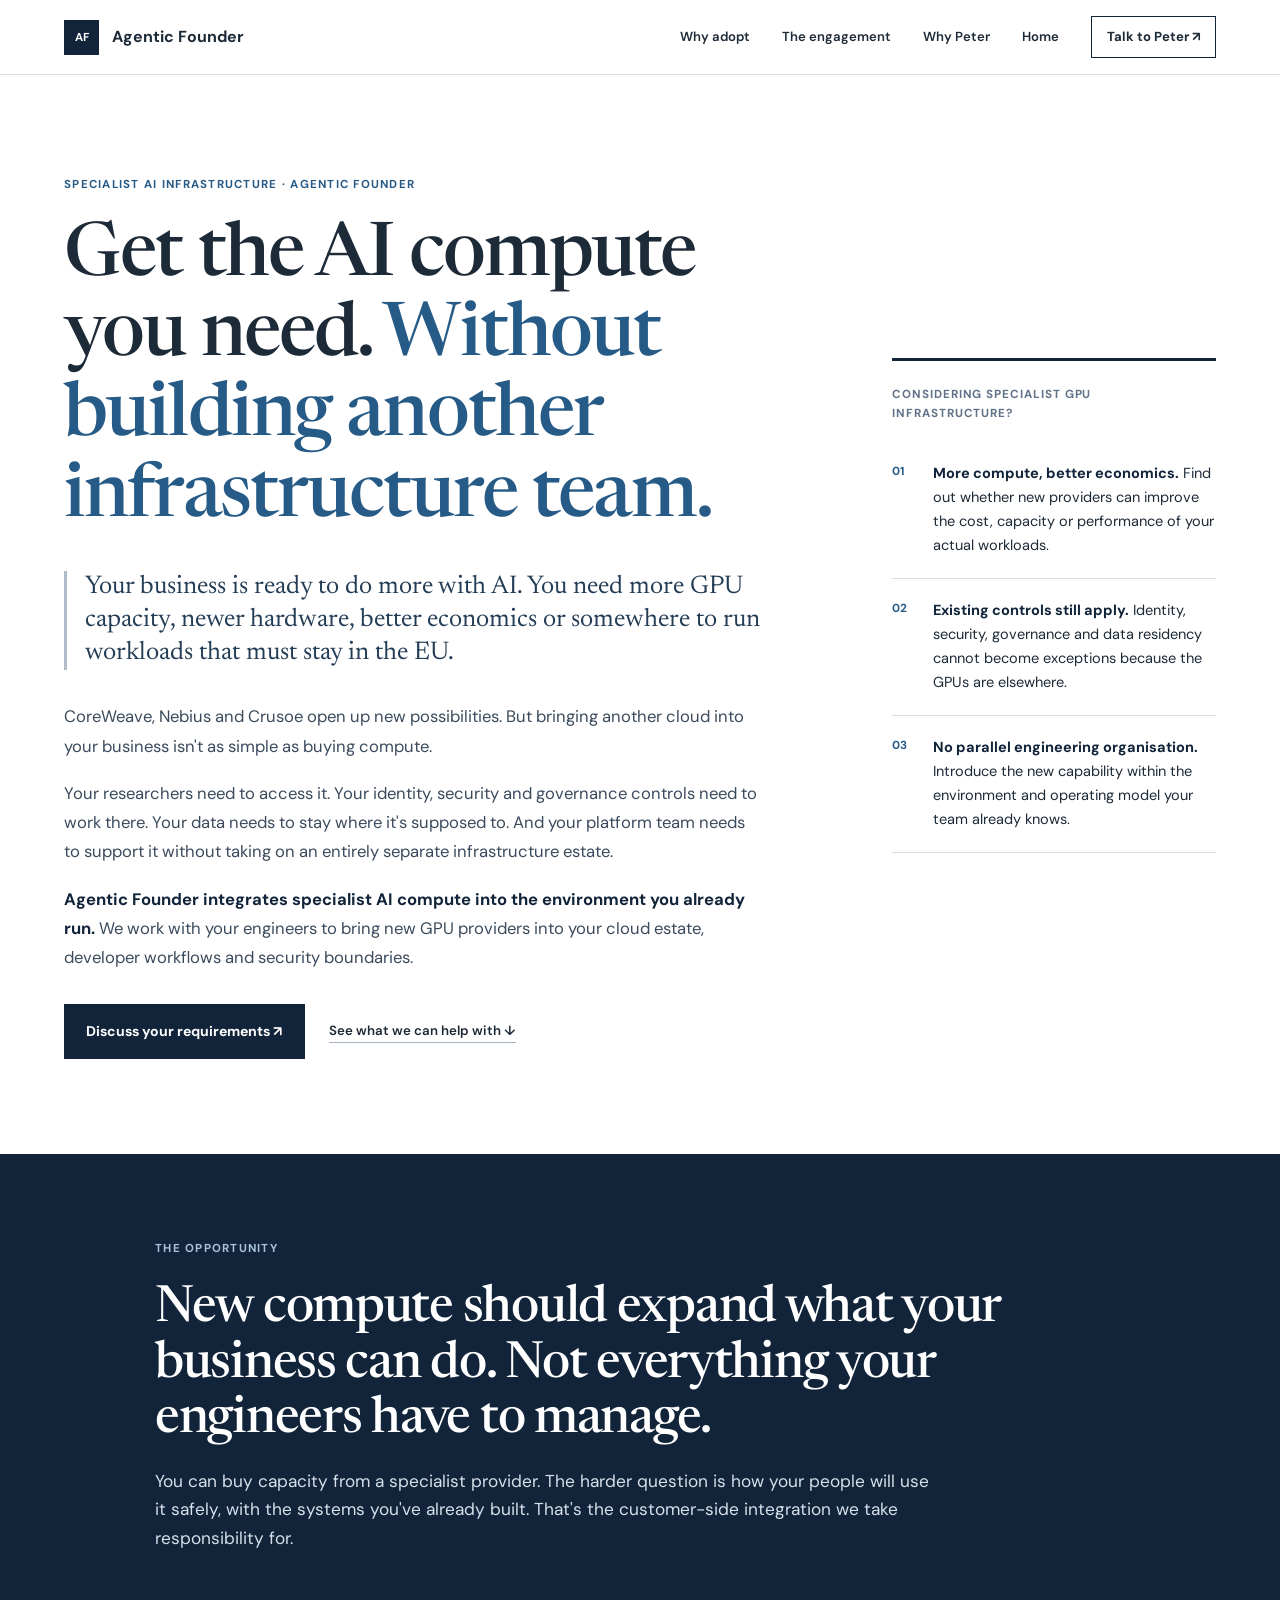
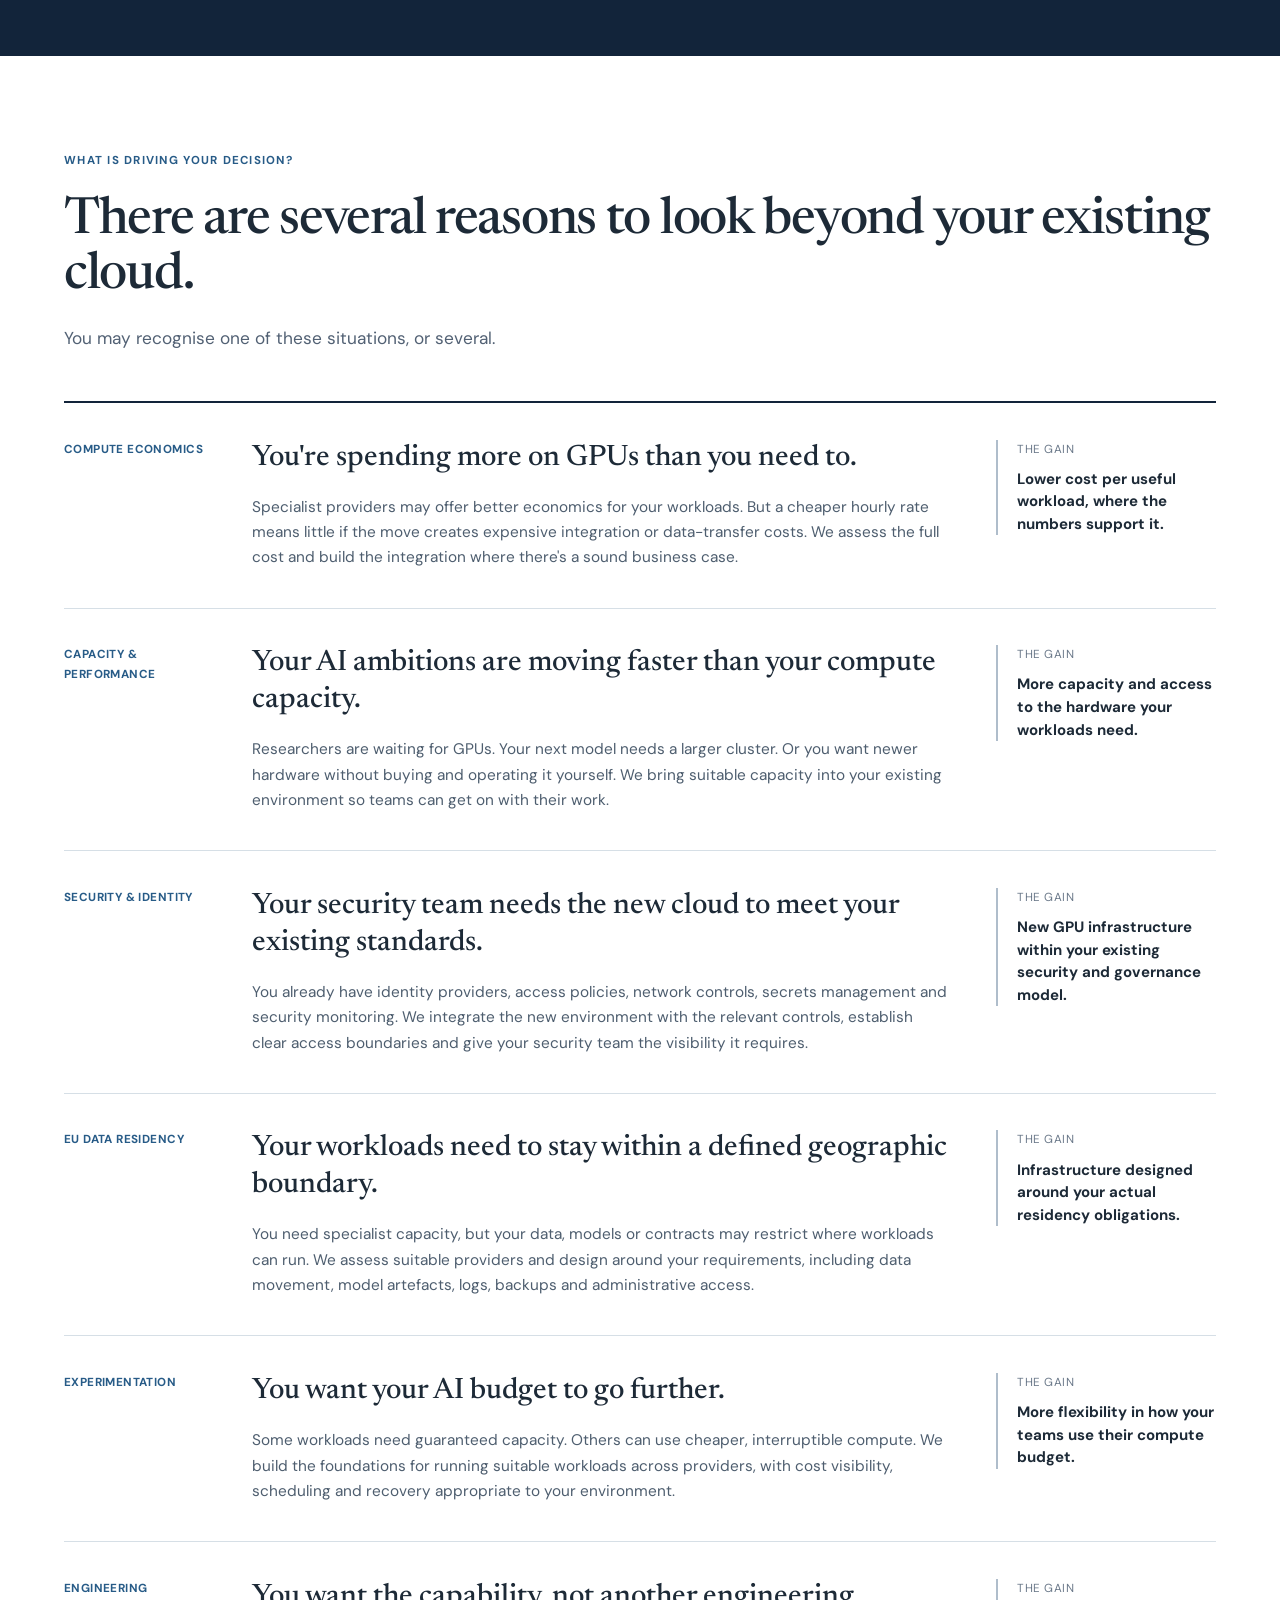
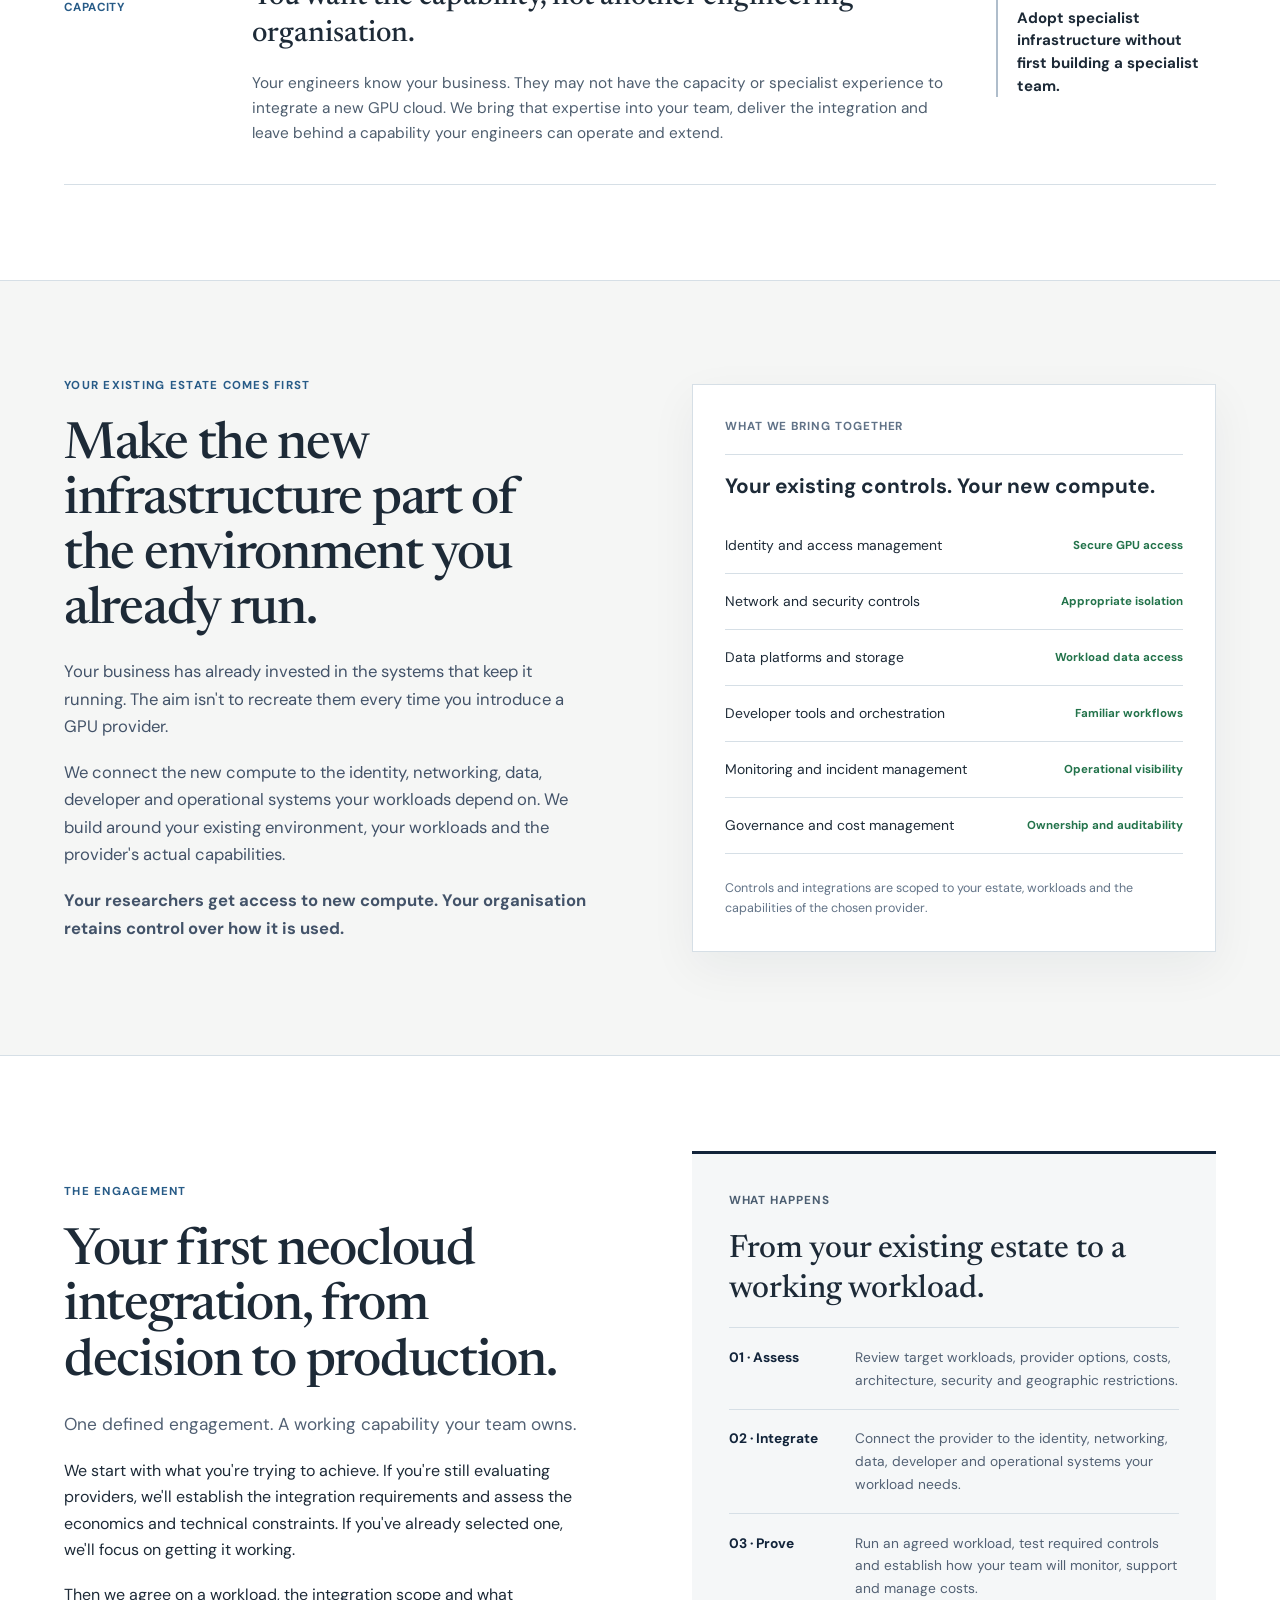
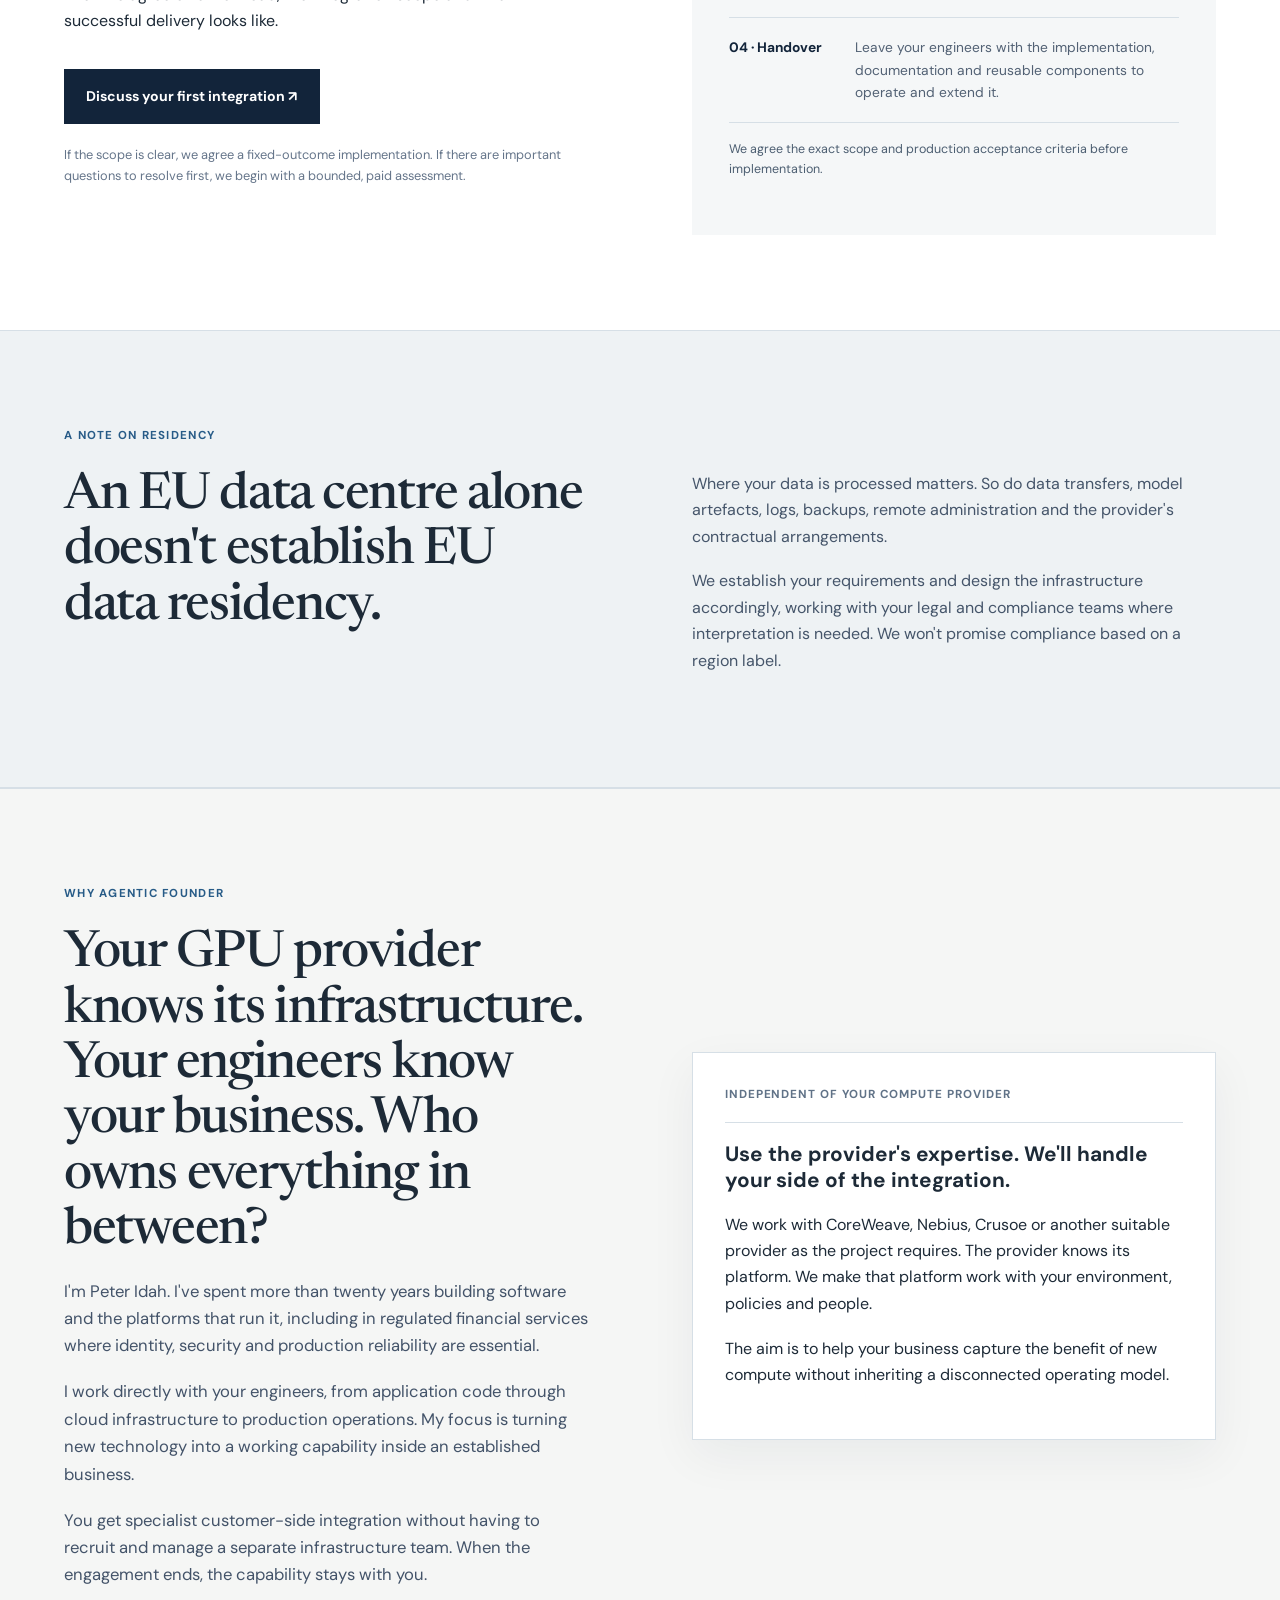
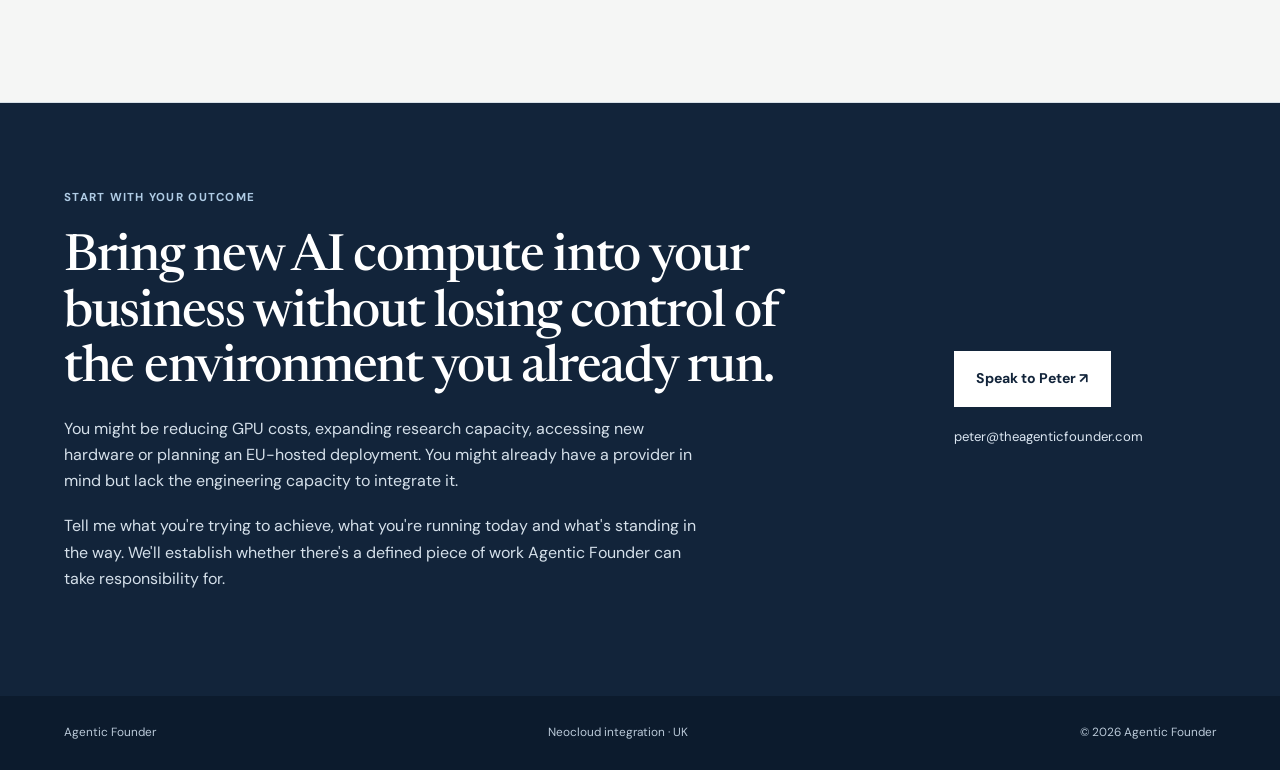
==== commit 1dec4470: "Remove unnecessary implementation tool names from neocloud offer" ====
--- a/neocloud/index.html
+++ b/neocloud/index.html
@@ -33,7 +33,7 @@
 </div></div></section>
 <section class="section boundary"><div class="wrap boundary-layout"><div><p class="eyebrow">Your existing estate comes first</p><h2>Make the new infrastructure part of the environment you already run.</h2>
 <p>Your business has already invested in the systems that keep it running. The aim isn't to recreate them every time you introduce a GPU provider.</p>
-<p>We connect the new compute to the identity, networking, data, developer and operational systems your workloads depend on. That may involve SkyPilot, Kubernetes or your existing platform. The approach follows your environment and the provider's actual capabilities.</p>
+<p>We connect the new compute to the identity, networking, data, developer and operational systems your workloads depend on. We build around your existing environment, your workloads and the provider's actual capabilities.</p>
 <p><strong>Your researchers get access to new compute. Your organisation retains control over how it is used.</strong></p></div>
 <div class="boundary-panel"><p class="panel-label">What we bring together</p><h3>Your existing controls. Your new compute.</h3>
 <div class="permission"><span>Identity and access management</span><strong class="allowed">Secure GPU access</strong></div>
